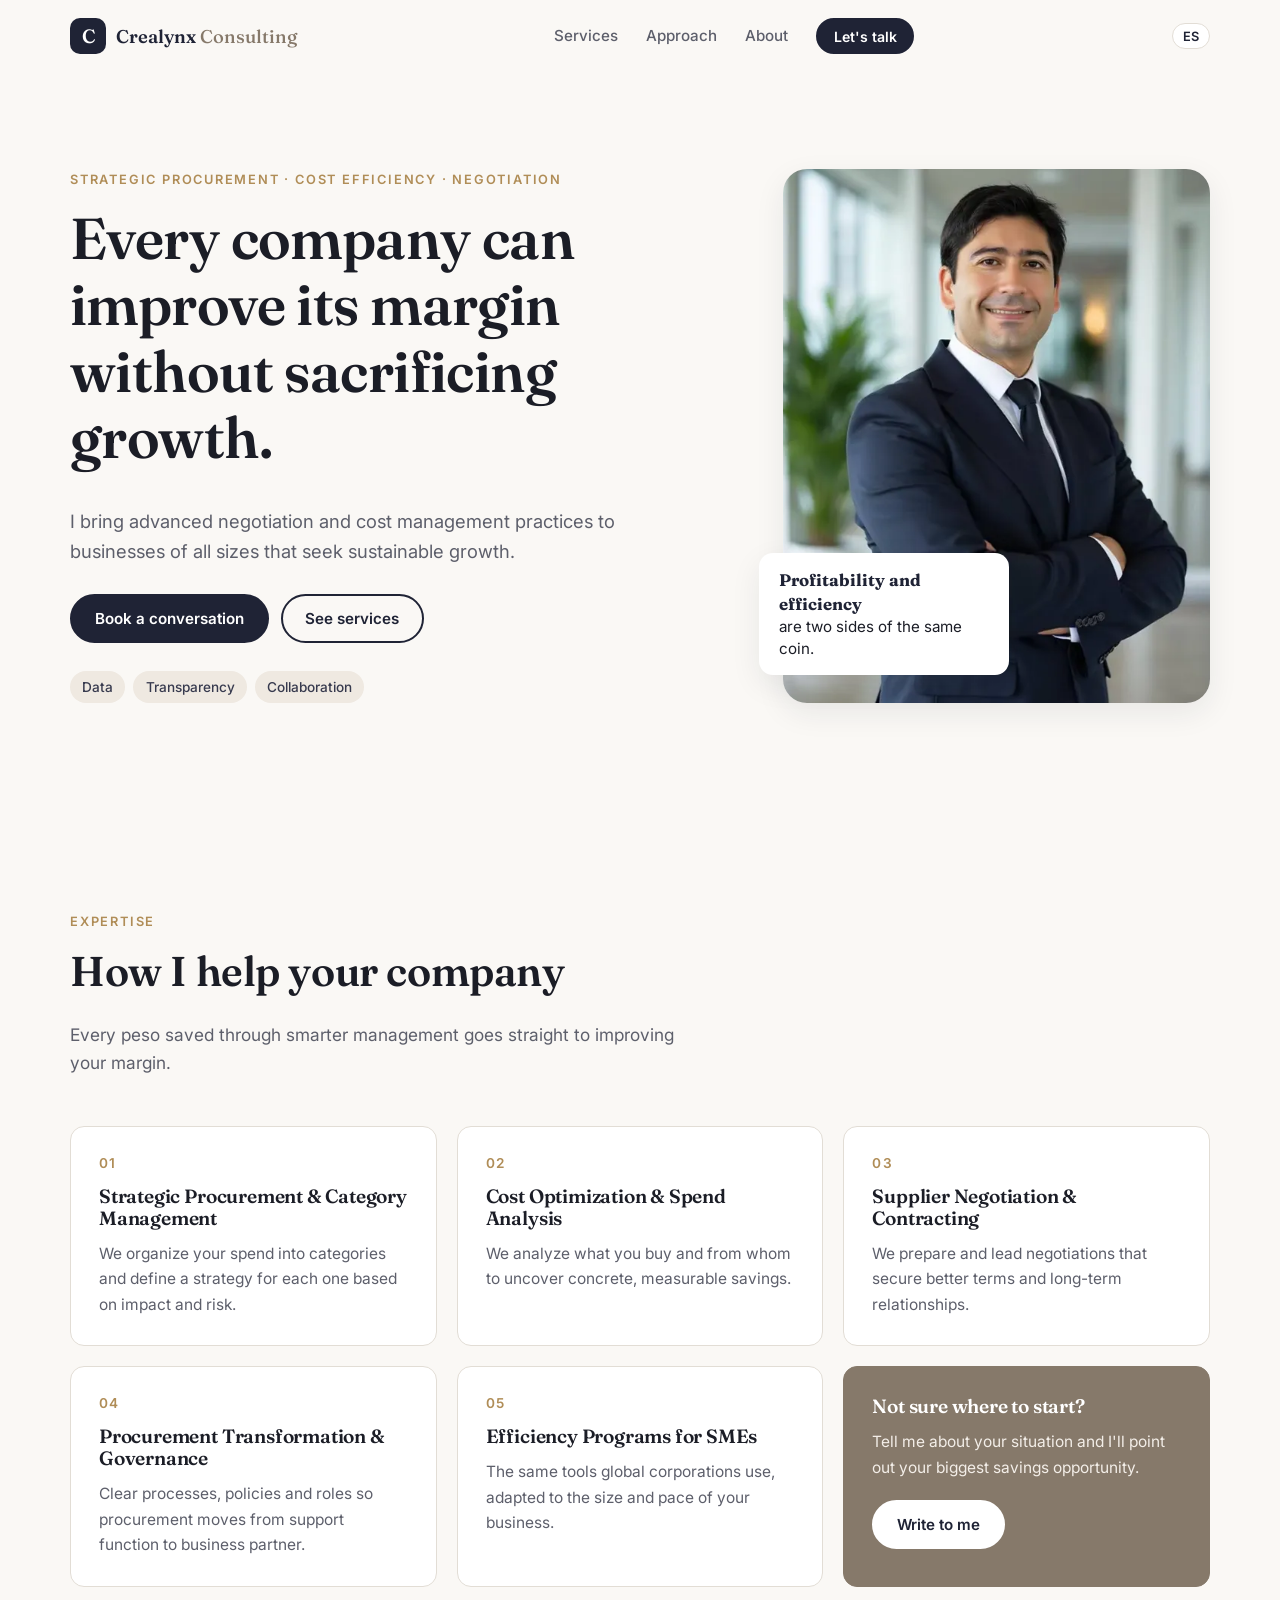
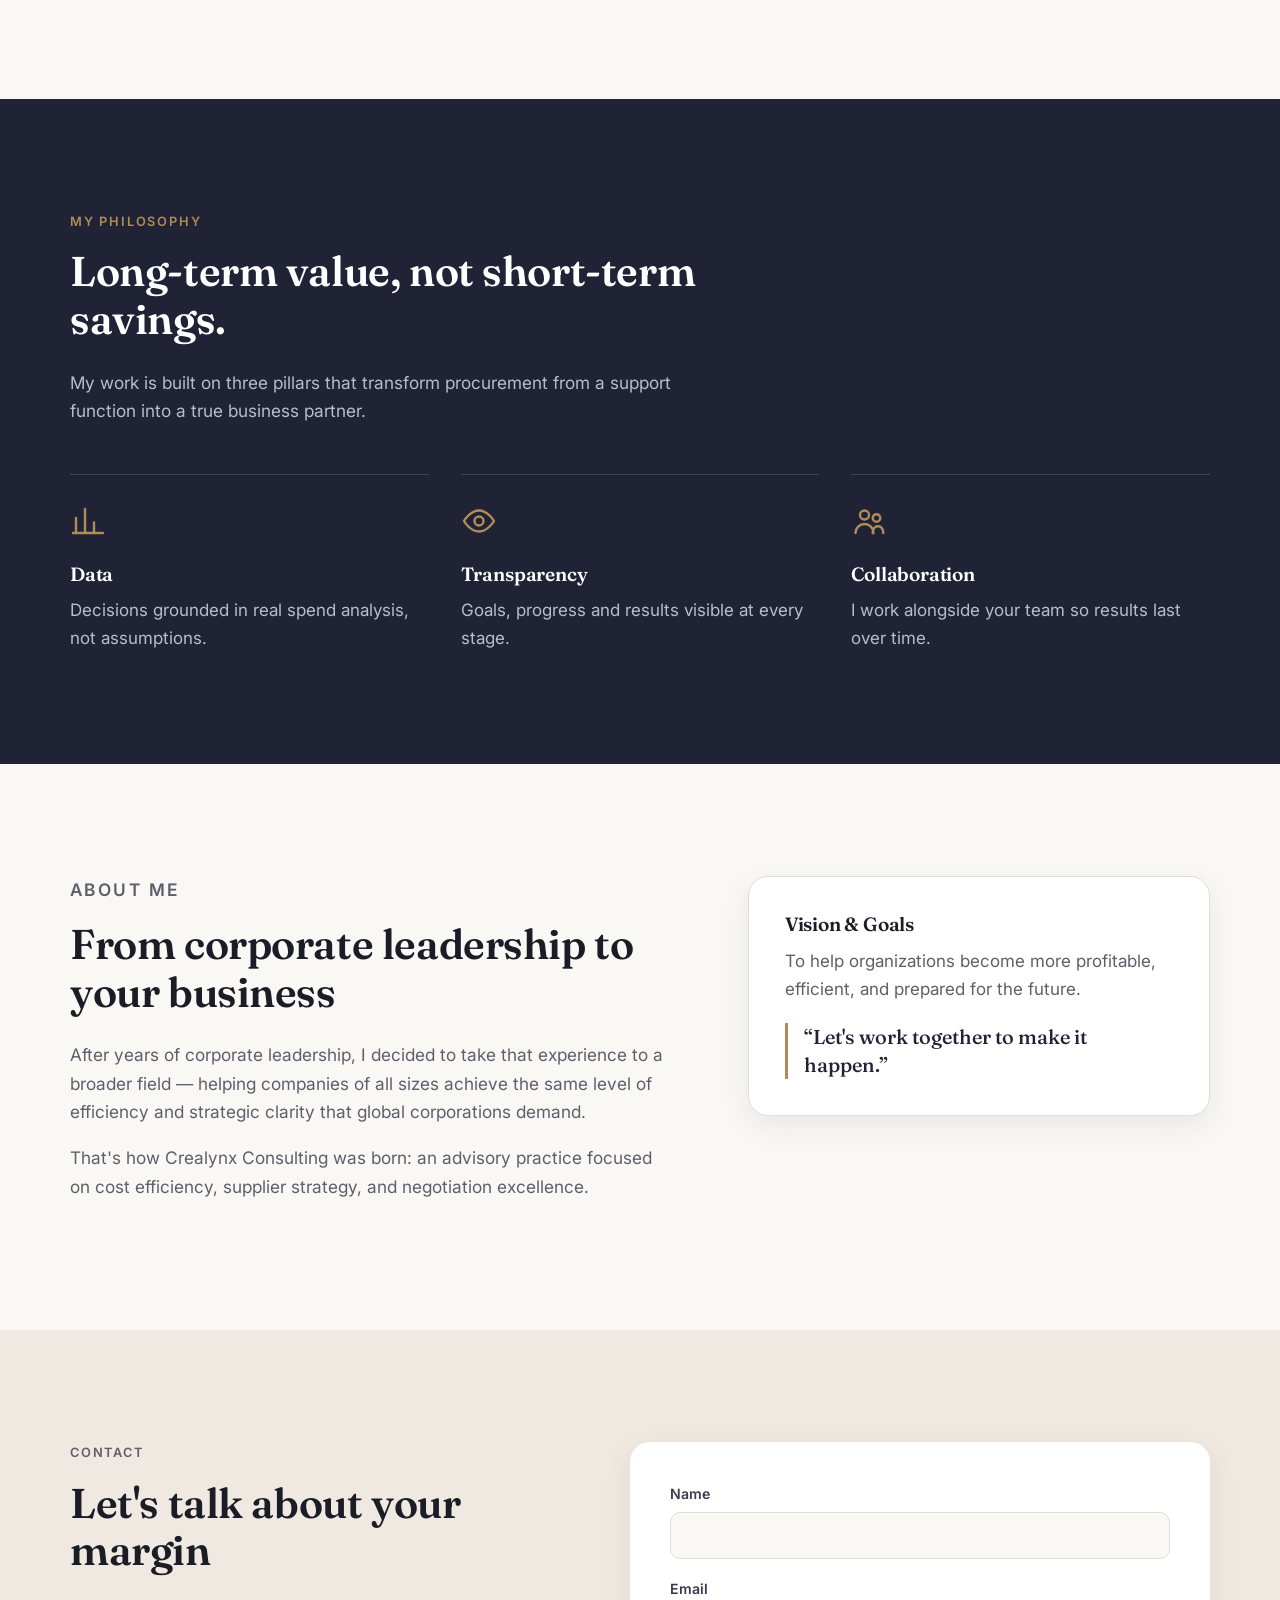
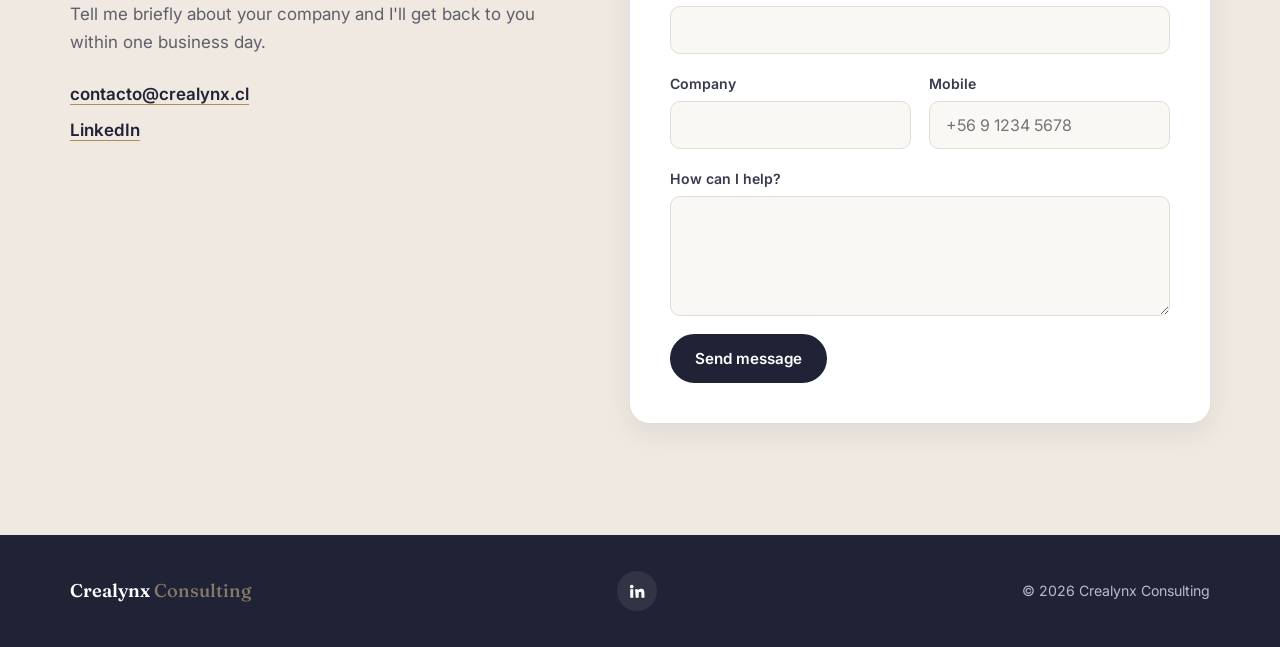
==== index.html @ 6c94911f "Rediseño del sitio Crealynx Consulting Sitio estático bilingüe (ES/EN) con el contenido de crealynx." ====
<!doctype html>
<html lang="es">
<head>
  <meta charset="utf-8">
  <meta name="viewport" content="width=device-width, initial-scale=1">
  <title>Crealynx Consulting · Eficiencia en costos y compras estratégicas</title>
  <meta name="description" content="Crealynx Consulting ayuda a empresas en Chile a mejorar su margen con compras estratégicas, optimización de costos y negociación con proveedores.">
  <link rel="canonical" href="https://www.crealynx.cl/">
  <link rel="icon" href="assets/favicon.svg" type="image/svg+xml">
  <meta name="theme-color" content="#1f2335">

  <meta property="og:type" content="website">
  <meta property="og:site_name" content="Crealynx Consulting">
  <meta property="og:title" content="Crealynx Consulting · Mejora tu margen sin sacrificar crecimiento">
  <meta property="og:description" content="Compras estratégicas, optimización de costos y negociación con proveedores para empresas de todos los tamaños.">
  <meta property="og:url" content="https://www.crealynx.cl/">
  <meta property="og:image" content="https://www.crealynx.cl/assets/img/consultor.jpg">
  <meta property="og:locale" content="es_CL">
  <meta property="og:locale:alternate" content="en_US">

  <link rel="preconnect" href="https://fonts.googleapis.com">
  <link rel="preconnect" href="https://fonts.gstatic.com" crossorigin>
  <link href="https://fonts.googleapis.com/css2?family=Fraunces:opsz,wght@9..144,500;9..144,600&family=Inter:wght@400;500;600&display=swap" rel="stylesheet">
  <link rel="stylesheet" href="assets/css/styles.css">

  <script type="application/ld+json">
  {
    "@context": "https://schema.org",
    "@type": "ProfessionalService",
    "name": "Crealynx Consulting",
    "url": "https://www.crealynx.cl/",
    "image": "https://www.crealynx.cl/assets/img/consultor.jpg",
    "areaServed": "CL",
    "description": "Consultoría en compras estratégicas, optimización de costos y negociación con proveedores.",
    "knowsAbout": ["Strategic Procurement", "Category Management", "Spend Analysis", "Supplier Negotiation", "Procurement Governance"]
  }
  </script>
</head>
<body>
  <a class="skip" href="#main" data-i18n="skip">Saltar al contenido</a>

  <header class="site-header">
    <div class="wrap header-inner">
      <a class="brand" href="#top" aria-label="Crealynx Consulting">
        <span class="brand-mark" aria-hidden="true">C</span>
        <span class="brand-name">Crealynx <span>Consulting</span></span>
      </a>
      <nav class="nav" id="nav" aria-label="Principal">
        <a href="#servicios" data-i18n="nav.services">Servicios</a>
        <a href="#enfoque" data-i18n="nav.approach">Enfoque</a>
        <a href="#nosotros" data-i18n="nav.about">Quién soy</a>
        <a href="#contacto" class="btn btn-sm" data-i18n="nav.contact">Conversemos</a>
      </nav>
      <div class="header-actions">
        <button class="lang" type="button" id="lang-toggle" aria-label="Switch to English">EN</button>
        <button class="menu-toggle" type="button" aria-controls="nav" aria-expanded="false" aria-label="Abrir menú">
          <span></span><span></span><span></span>
        </button>
      </div>
    </div>
  </header>

  <main id="main">
    <!-- HERO -->
    <section class="hero" id="top">
      <div class="wrap hero-grid">
        <div class="hero-copy">
          <p class="eyebrow" data-i18n="hero.eyebrow">Compras estratégicas · Eficiencia en costos · Negociación</p>
          <h1 data-i18n="hero.title">Toda empresa puede mejorar su margen sin sacrificar crecimiento.</h1>
          <p class="lead" data-i18n="hero.lead">Llevo prácticas de negociación y gestión de costos de nivel corporativo global a empresas de todos los tamaños que buscan crecer de forma sostenible.</p>
          <div class="hero-cta">
            <a href="#contacto" class="btn" data-i18n="hero.cta">Agenda una conversación</a>
            <a href="#servicios" class="btn btn-ghost" data-i18n="hero.cta2">Ver servicios</a>
          </div>
          <ul class="hero-pills" aria-label="Principios">
            <li data-i18n="pill.data">Datos</li>
            <li data-i18n="pill.transparency">Transparencia</li>
            <li data-i18n="pill.collab">Colaboración</li>
          </ul>
        </div>
        <figure class="hero-photo">
          <picture>
            <source type="image/webp" srcset="assets/img/consultor-600.webp 600w, assets/img/consultor.webp 1179w" sizes="(min-width: 900px) 420px, 90vw">
            <img src="assets/img/consultor.jpg" width="1179" height="1390" alt="Fundador de Crealynx Consulting" fetchpriority="high">
          </picture>
          <figcaption>
            <strong data-i18n="hero.quoteTitle">Rentabilidad y eficiencia</strong>
            <span data-i18n="hero.quote">son dos caras de la misma moneda.</span>
          </figcaption>
        </figure>
      </div>
    </section>

    <!-- SERVICES -->
    <section class="section" id="servicios">
      <div class="wrap">
        <header class="section-head">
          <p class="eyebrow" data-i18n="services.eyebrow">Especialidades</p>
          <h2 data-i18n="services.title">Cómo ayudo a tu empresa</h2>
          <p data-i18n="services.lead">Cada peso ahorrado con una gestión más inteligente va directo a mejorar el margen.</p>
        </header>
        <div class="cards">
          <article class="card">
            <span class="card-num">01</span>
            <h3 data-i18n="s1.t">Compras estratégicas y gestión por categorías</h3>
            <p data-i18n="s1.d">Organizamos tu gasto en categorías y definimos una estrategia para cada una, según su impacto y riesgo.</p>
          </article>
          <article class="card">
            <span class="card-num">02</span>
            <h3 data-i18n="s2.t">Optimización de costos y análisis de gasto</h3>
            <p data-i18n="s2.d">Analizamos en qué y con quién gastas para encontrar ahorros concretos y medibles.</p>
          </article>
          <article class="card">
            <span class="card-num">03</span>
            <h3 data-i18n="s3.t">Negociación y contratos con proveedores</h3>
            <p data-i18n="s3.d">Preparamos y conducimos negociaciones que aseguran mejores condiciones y relaciones de largo plazo.</p>
          </article>
          <article class="card">
            <span class="card-num">04</span>
            <h3 data-i18n="s4.t">Transformación y gobierno de compras</h3>
            <p data-i18n="s4.d">Procesos, políticas y roles claros para que compras deje de ser soporte y se convierta en socio del negocio.</p>
          </article>
          <article class="card">
            <span class="card-num">05</span>
            <h3 data-i18n="s5.t">Programas de eficiencia para pymes</h3>
            <p data-i18n="s5.d">Las mismas herramientas que usan las grandes corporaciones, adaptadas al tamaño y ritmo de tu empresa.</p>
          </article>
          <article class="card card-cta">
            <h3 data-i18n="s6.t">¿No sabes por dónde empezar?</h3>
            <p data-i18n="s6.d">Cuéntame tu situación y te diré dónde está la mayor oportunidad de ahorro.</p>
            <a href="#contacto" class="btn btn-light" data-i18n="s6.cta">Escríbeme</a>
          </article>
        </div>
      </div>
    </section>

    <!-- APPROACH -->
    <section class="section section-dark" id="enfoque">
      <div class="wrap">
        <header class="section-head">
          <p class="eyebrow" data-i18n="approach.eyebrow">Mi filosofía</p>
          <h2 data-i18n="approach.title">Valor de largo plazo, no ahorros de corto plazo.</h2>
          <p data-i18n="approach.lead">Mi trabajo se basa en tres pilares que transforman compras de una función de soporte en un verdadero socio del negocio.</p>
        </header>
        <div class="pillars">
          <div class="pillar">
            <svg viewBox="0 0 24 24" aria-hidden="true"><path d="M4 20V10M10 20V4M16 20v-7M22 20H2" /></svg>
            <h3 data-i18n="p1.t">Datos</h3>
            <p data-i18n="p1.d">Decisiones basadas en el análisis real del gasto, no en supuestos.</p>
          </div>
          <div class="pillar">
            <svg viewBox="0 0 24 24" aria-hidden="true"><circle cx="12" cy="12" r="3" /><path d="M2 12s4-7 10-7 10 7 10 7-4 7-10 7S2 12 2 12z" /></svg>
            <h3 data-i18n="p2.t">Transparencia</h3>
            <p data-i18n="p2.d">Objetivos, avances y resultados visibles en cada etapa del trabajo.</p>
          </div>
          <div class="pillar">
            <svg viewBox="0 0 24 24" aria-hidden="true"><circle cx="9" cy="8" r="3" /><circle cx="17" cy="10" r="2.5" /><path d="M3 20c0-3.3 2.7-6 6-6s6 2.7 6 6M14.5 20c0-2.5 1.2-4.5 3.5-4.5s3.5 2 3.5 4.5" /></svg>
            <h3 data-i18n="p3.t">Colaboración</h3>
            <p data-i18n="p3.d">Trabajo junto a tu equipo para que los resultados se mantengan en el tiempo.</p>
          </div>
        </div>
      </div>
    </section>

    <!-- ABOUT -->
    <section class="section" id="nosotros">
      <div class="wrap about">
        <div class="about-copy">
          <p class="eyebrow" data-i18n="about.eyebrow">Quién soy</p>
          <h2 data-i18n="about.title">De la dirección corporativa a tu empresa</h2>
          <p data-i18n="about.p1">Después de años de liderazgo corporativo, decidí llevar esa experiencia a un campo más amplio: ayudar a empresas de todos los tamaños a alcanzar el mismo nivel de eficiencia y claridad estratégica que exigen las corporaciones globales.</p>
          <p data-i18n="about.p2">Así nació Crealynx Consulting: una práctica de asesoría enfocada en eficiencia de costos, estrategia de proveedores y excelencia en negociación.</p>
        </div>
        <aside class="vision">
          <h3 data-i18n="vision.t">Visión y objetivos</h3>
          <p data-i18n="vision.d">Ayudar a las organizaciones a ser más rentables, eficientes y estar preparadas para el futuro.</p>
          <blockquote data-i18n="vision.q">«Trabajemos juntos para hacerlo realidad.»</blockquote>
        </aside>
      </div>
    </section>

    <!-- CONTACT -->
    <section class="section section-sand" id="contacto">
      <div class="wrap contact">
        <div class="contact-copy">
          <p class="eyebrow" data-i18n="contact.eyebrow">Contacto</p>
          <h2 data-i18n="contact.title">Conversemos sobre tu margen</h2>
          <p data-i18n="contact.lead">Cuéntame brevemente sobre tu empresa y te responderé dentro de un día hábil.</p>
          <ul class="contact-list">
            <!-- TODO: reemplazar por los datos reales -->
            <li><a href="mailto:contacto@crealynx.cl">contacto@crealynx.cl</a></li>
            <li><a href="https://www.linkedin.com/" target="_blank" rel="noopener">LinkedIn</a></li>
          </ul>
        </div>
        <form class="form" name="contacto" method="POST" data-netlify="true" netlify-honeypot="bot-field" action="gracias.html">
          <input type="hidden" name="form-name" value="contacto">
          <p class="hidden"><label>No completar: <input name="bot-field"></label></p>
          <div class="field">
            <label for="f-name" data-i18n="f.name">Nombre</label>
            <input id="f-name" name="nombre" type="text" autocomplete="name" required>
          </div>
          <div class="field">
            <label for="f-email" data-i18n="f.email">Correo electrónico</label>
            <input id="f-email" name="email" type="email" autocomplete="email" required>
          </div>
          <div class="field-row">
            <div class="field">
              <label for="f-company" data-i18n="f.company">Empresa</label>
              <input id="f-company" name="empresa" type="text" autocomplete="organization">
            </div>
            <div class="field">
              <label for="f-phone" data-i18n="f.phone">Celular</label>
              <input id="f-phone" name="celular" type="tel" autocomplete="tel" placeholder="+56 9 1234 5678">
            </div>
          </div>
          <div class="field">
            <label for="f-msg" data-i18n="f.msg">¿En qué te puedo ayudar?</label>
            <textarea id="f-msg" name="mensaje" rows="4" required></textarea>
          </div>
          <button class="btn" type="submit" data-i18n="f.send">Enviar mensaje</button>
        </form>
      </div>
    </section>
  </main>

  <footer class="site-footer">
    <div class="wrap footer-inner">
      <span class="brand-name">Crealynx <span>Consulting</span></span>
      <a class="social" href="https://www.linkedin.com/" target="_blank" rel="noopener" aria-label="LinkedIn">
        <svg viewBox="0 0 24 24" aria-hidden="true"><path d="M4.98 3.5a2.5 2.5 0 1 1 0 5 2.5 2.5 0 0 1 0-5zM3 9.5h4V21H3zM9.5 9.5h3.8v1.6h.05c.53-1 1.83-2.05 3.77-2.05 4.03 0 4.78 2.65 4.78 6.1V21h-4v-5.1c0-1.22-.02-2.78-1.7-2.78-1.7 0-1.95 1.33-1.95 2.7V21h-4z"/></svg>
      </a>
      <small>© <span id="year">2026</span> Crealynx Consulting</small>
    </div>
  </footer>

  <script src="assets/js/main.js" defer></script>
</body>
</html>
---- assets/css/styles.css ----
:root {
  --navy: #1f2335;
  --navy-2: #373a4e;
  --sand: #86796a;
  --sand-light: #efe9e1;
  --cream: #faf8f5;
  --ink: #1b1d26;
  --muted: #5d5f6b;
  --line: #e2ddd5;
  --accent: #b08d57;
  --radius: 14px;
  --shadow: 0 10px 30px rgba(31, 35, 53, .08);
  --serif: "Fraunces", Georgia, serif;
  --sans: "Inter", system-ui, -apple-system, "Segoe UI", sans-serif;
}

*, *::before, *::after { box-sizing: border-box; }
html { scroll-behavior: smooth; scroll-padding-top: 80px; }
body {
  margin: 0;
  font-family: var(--sans);
  font-size: 17px;
  line-height: 1.65;
  color: var(--ink);
  background: var(--cream);
  -webkit-font-smoothing: antialiased;
}
img { max-width: 100%; height: auto; display: block; }
a { color: inherit; }
h1, h2, h3 { font-family: var(--serif); font-weight: 600; line-height: 1.15; margin: 0 0 .6em; letter-spacing: -.01em; }
h1 { font-size: clamp(2.2rem, 5vw, 3.6rem); }
h2 { font-size: clamp(1.8rem, 3.6vw, 2.6rem); }
h3 { font-size: 1.2rem; }
p { margin: 0 0 1em; }

.wrap { width: min(1140px, 100% - 32px); margin-inline: auto; }
.skip { position: absolute; left: -999px; top: 8px; background: var(--navy); color: #fff; padding: 8px 14px; border-radius: 8px; z-index: 100; }
.skip:focus { left: 8px; }
.hidden { display: none; }

.eyebrow {
  font-size: .8rem; font-weight: 600; letter-spacing: .14em; text-transform: uppercase;
  color: var(--accent); margin-bottom: 1rem;
}

/* Buttons */
.btn {
  display: inline-flex; align-items: center; justify-content: center; gap: .5em;
  padding: .85em 1.5em; border-radius: 999px; border: 2px solid var(--navy);
  background: var(--navy); color: #fff; font: 600 .95rem var(--sans);
  text-decoration: none; cursor: pointer; transition: transform .15s, background .2s, color .2s;
}
.btn:hover { transform: translateY(-2px); background: var(--navy-2); }
.btn:focus-visible, a:focus-visible, button:focus-visible, input:focus-visible, textarea:focus-visible {
  outline: 3px solid var(--accent); outline-offset: 2px;
}
.btn-ghost { background: transparent; color: var(--navy); }
.btn-ghost:hover { background: var(--navy); color: #fff; }
.btn-light { background: #fff; color: var(--navy); border-color: #fff; }
.btn-light:hover { background: var(--sand-light); }
.btn-sm { padding: .55em 1.1em; font-size: .88rem; }

/* Header */
.site-header {
  position: sticky; top: 0; z-index: 50;
  background: rgba(250, 248, 245, .9); backdrop-filter: blur(10px);
  border-bottom: 1px solid transparent; transition: border-color .2s;
}
.site-header.scrolled { border-color: var(--line); }
.header-inner { display: flex; align-items: center; justify-content: space-between; height: 72px; gap: 16px; }
.brand { display: flex; align-items: center; gap: 10px; text-decoration: none; }
.brand-mark {
  display: grid; place-items: center; width: 36px; height: 36px; border-radius: 10px;
  background: var(--navy); color: #fff; font: 600 1.2rem var(--serif);
}
.brand-name { font: 600 1.15rem var(--serif); color: var(--navy); }
.brand-name span { color: var(--sand); font-weight: 500; }
.nav { display: flex; align-items: center; gap: 28px; }
.nav a:not(.btn) { text-decoration: none; font-weight: 500; font-size: .95rem; color: var(--muted); }
.nav a:not(.btn):hover { color: var(--navy); }
.header-actions { display: flex; align-items: center; gap: 8px; }
.lang {
  border: 1px solid var(--line); background: #fff; border-radius: 999px;
  padding: .35em .8em; font: 600 .8rem var(--sans); color: var(--navy); cursor: pointer;
}
.menu-toggle { display: none; background: none; border: 0; padding: 8px; cursor: pointer; }
.menu-toggle span { display: block; width: 22px; height: 2px; background: var(--navy); margin: 5px 0; transition: .2s; }

/* Hero */
.hero { padding: clamp(48px, 8vw, 96px) 0; }
.hero-grid { display: grid; grid-template-columns: 1.2fr .8fr; gap: clamp(32px, 6vw, 72px); align-items: center; }
.lead { font-size: 1.15rem; color: var(--muted); max-width: 36em; }
.hero-cta { display: flex; flex-wrap: wrap; gap: 12px; margin: 28px 0; }
.hero-pills { display: flex; flex-wrap: wrap; gap: 8px; list-style: none; padding: 0; margin: 0; }
.hero-pills li {
  font-size: .85rem; padding: .35em .9em; border-radius: 999px;
  background: var(--sand-light); color: var(--navy-2); font-weight: 500;
}
.hero-photo { position: relative; margin: 0; }
.hero-photo img { border-radius: 24px; box-shadow: var(--shadow); aspect-ratio: 4 / 5; object-fit: cover; object-position: top; width: 100%; }
.hero-photo figcaption {
  position: absolute; left: -24px; bottom: 28px; max-width: 250px;
  background: #fff; padding: 16px 20px; border-radius: var(--radius); box-shadow: var(--shadow);
  font-size: .95rem; line-height: 1.4;
}
.hero-photo figcaption strong { display: block; font-family: var(--serif); color: var(--navy); font-size: 1.05rem; }

/* Sections */
.section { padding: clamp(64px, 9vw, 112px) 0; }
.section-head { max-width: 640px; margin-bottom: 48px; }
.section-head p:last-child { color: var(--muted); font-size: 1.08rem; }
.section-dark { background: var(--navy); color: #e8e9ef; }
.section-dark h2, .section-dark h3 { color: #fff; }
.section-dark .section-head p:last-child { color: #b9bccb; }
.section-sand { background: var(--sand-light); }

/* Cards */
.cards { display: grid; grid-template-columns: repeat(3, 1fr); gap: 20px; }
.card {
  background: #fff; border: 1px solid var(--line); border-radius: var(--radius);
  padding: 28px; transition: transform .2s, box-shadow .2s;
}
.card:hover { transform: translateY(-4px); box-shadow: var(--shadow); }
.card p { color: var(--muted); margin: 0; font-size: .97rem; }
.card-num { display: block; font: 600 .85rem var(--sans); color: var(--accent); margin-bottom: 14px; letter-spacing: .1em; }
.card-cta { background: var(--sand); border-color: var(--sand); color: #fff; }
.card-cta h3 { color: #fff; }
.card-cta p { color: #f3eee8; margin-bottom: 20px; }

/* Pillars */
.pillars { display: grid; grid-template-columns: repeat(3, 1fr); gap: 32px; }
.pillar { border-top: 1px solid rgba(255, 255, 255, .15); padding-top: 28px; }
.pillar svg { width: 36px; height: 36px; fill: none; stroke: var(--accent); stroke-width: 1.6; stroke-linecap: round; stroke-linejoin: round; margin-bottom: 16px; }
.pillar p { color: #b9bccb; margin: 0; }

/* About */
.about { display: grid; grid-template-columns: 1.3fr 1fr; gap: clamp(32px, 6vw, 80px); align-items: start; }
.about-copy p { color: var(--muted); font-size: 1.08rem; }
.vision { background: #fff; border: 1px solid var(--line); border-radius: 20px; padding: 36px; box-shadow: var(--shadow); }
.vision p { color: var(--muted); }
.vision blockquote {
  margin: 20px 0 0; padding-left: 16px; border-left: 3px solid var(--accent);
  font: 500 1.25rem/1.4 var(--serif); color: var(--navy);
}

/* Contact */
.contact { display: grid; grid-template-columns: 1fr 1.2fr; gap: clamp(32px, 6vw, 80px); align-items: start; }
.contact-copy p { color: var(--muted); }
.contact-list { list-style: none; padding: 0; margin: 24px 0 0; display: grid; gap: 8px; }
.contact-list a { color: var(--navy); font-weight: 600; text-decoration-color: var(--accent); text-underline-offset: 4px; }
.form { background: #fff; padding: clamp(24px, 4vw, 40px); border-radius: 20px; box-shadow: var(--shadow); display: grid; gap: 18px; }
.field { display: grid; gap: 6px; }
.field-row { display: grid; grid-template-columns: 1fr 1fr; gap: 18px; }
.field label { font-size: .88rem; font-weight: 600; color: var(--navy-2); }
.field input, .field textarea {
  width: 100%; font: 400 1rem var(--sans); color: var(--ink);
  padding: .8em 1em; border: 1px solid var(--line); border-radius: 10px; background: var(--cream);
  transition: border-color .2s, background .2s;
}
.field input:focus, .field textarea:focus { border-color: var(--navy-2); background: #fff; outline: none; }
.field textarea { resize: vertical; min-height: 120px; }
.form .btn { justify-self: start; }

/* Footer */
.site-footer { background: var(--navy); color: #b9bccb; padding: 36px 0; }
.footer-inner { display: flex; align-items: center; justify-content: space-between; gap: 16px; flex-wrap: wrap; }
.site-footer .brand-name { color: #fff; }
.social { display: grid; place-items: center; width: 40px; height: 40px; border-radius: 50%; background: rgba(255, 255, 255, .08); transition: background .2s; }
.social:hover { background: var(--accent); }
.social svg { width: 18px; height: 18px; fill: #fff; }

/* Reveal on scroll */
.reveal { opacity: 0; transform: translateY(16px); transition: opacity .6s ease, transform .6s ease; }
.reveal.in { opacity: 1; transform: none; }
@media (prefers-reduced-motion: reduce) {
  html { scroll-behavior: auto; }
  .reveal { opacity: 1; transform: none; transition: none; }
  .btn, .card { transition: none; }
}

/* Responsive */
@media (max-width: 960px) {
  .cards { grid-template-columns: repeat(2, 1fr); }
  .hero-grid, .about, .contact { grid-template-columns: 1fr; }
  .hero-photo { max-width: 440px; }
  .hero-photo figcaption { left: 16px; }
}
@media (max-width: 760px) {
  .menu-toggle { display: block; }
  .nav {
    position: absolute; top: 72px; left: 0; right: 0;
    flex-direction: column; align-items: stretch; gap: 0;
    background: var(--cream); border-bottom: 1px solid var(--line);
    padding: 8px 16px 20px; display: none;
  }
  .nav.open { display: flex; }
  .nav a:not(.btn) { padding: 14px 0; border-bottom: 1px solid var(--line); font-size: 1.05rem; }
  .nav .btn { margin-top: 16px; }
  .menu-toggle[aria-expanded="true"] span:nth-child(1) { transform: translateY(7px) rotate(45deg); }
  .menu-toggle[aria-expanded="true"] span:nth-child(2) { opacity: 0; }
  .menu-toggle[aria-expanded="true"] span:nth-child(3) { transform: translateY(-7px) rotate(-45deg); }
  .cards, .pillars, .field-row { grid-template-columns: 1fr; }
  .form .btn { justify-self: stretch; }
}
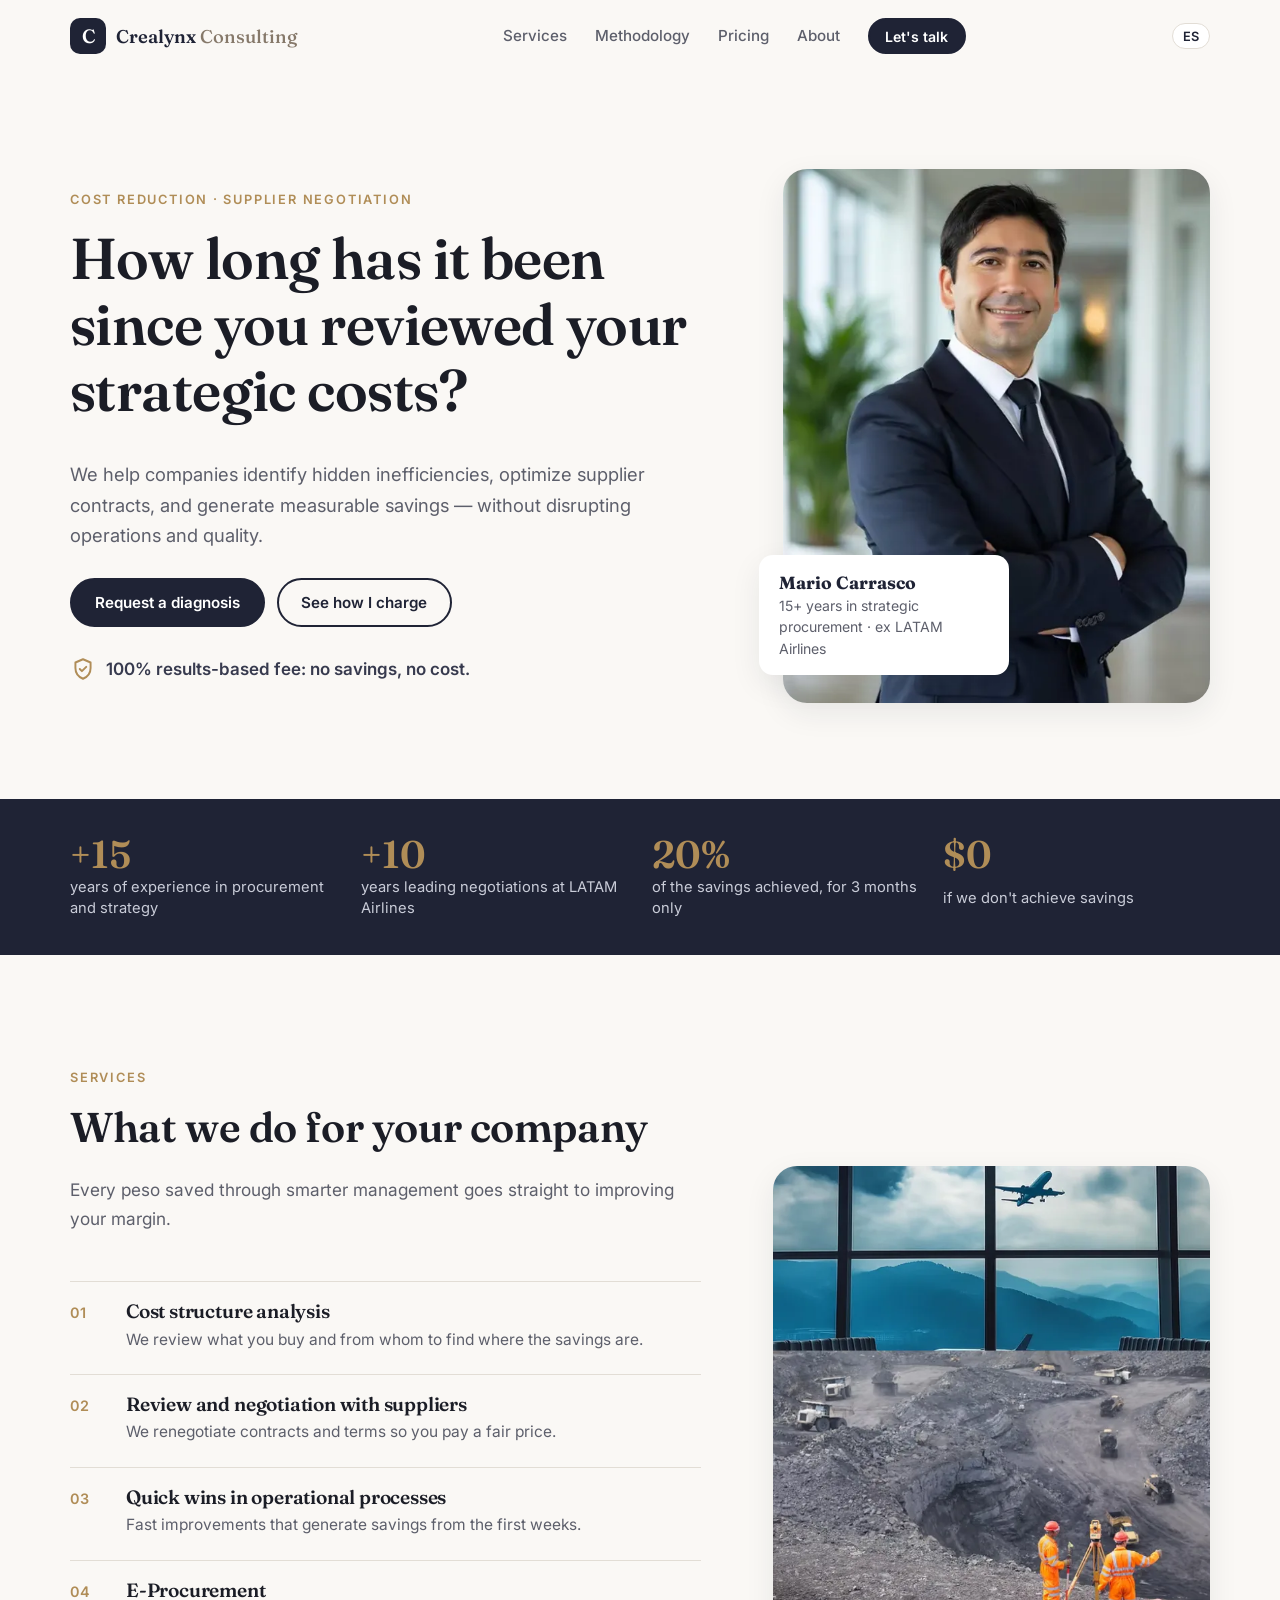
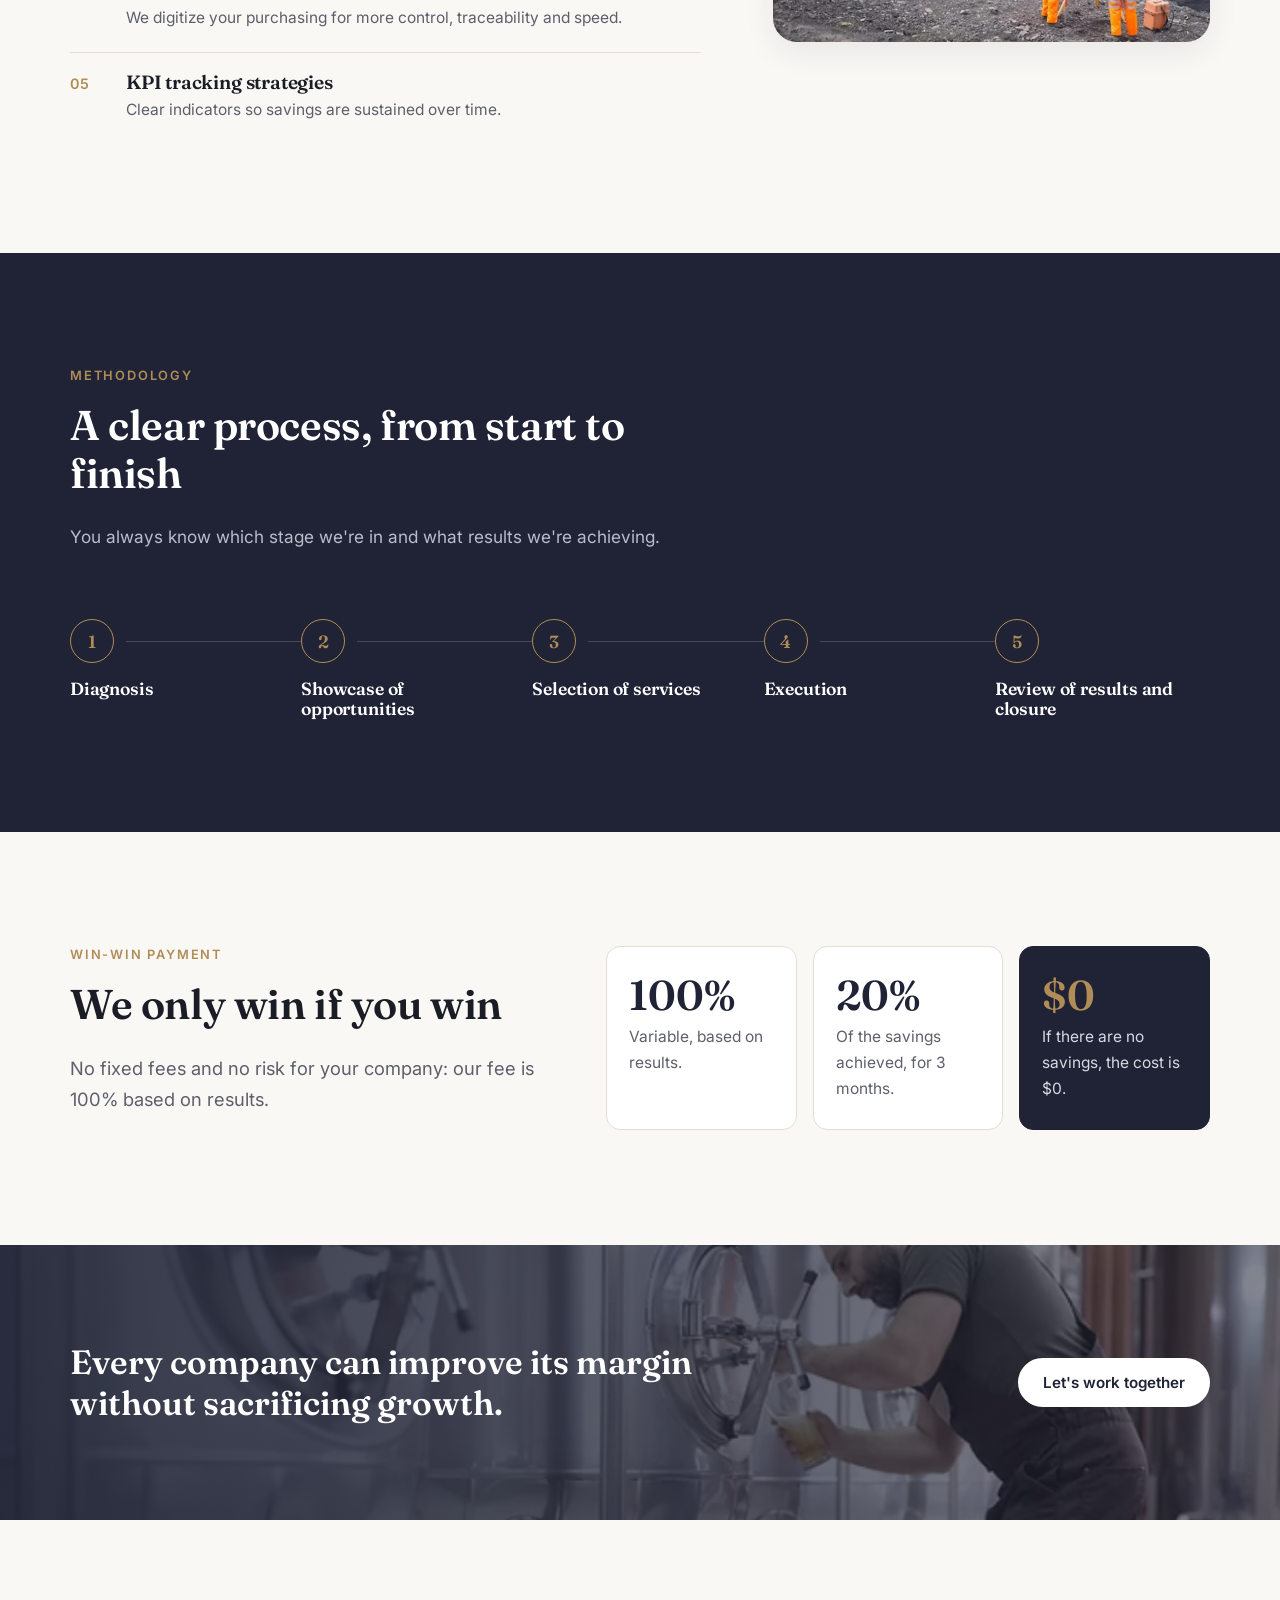
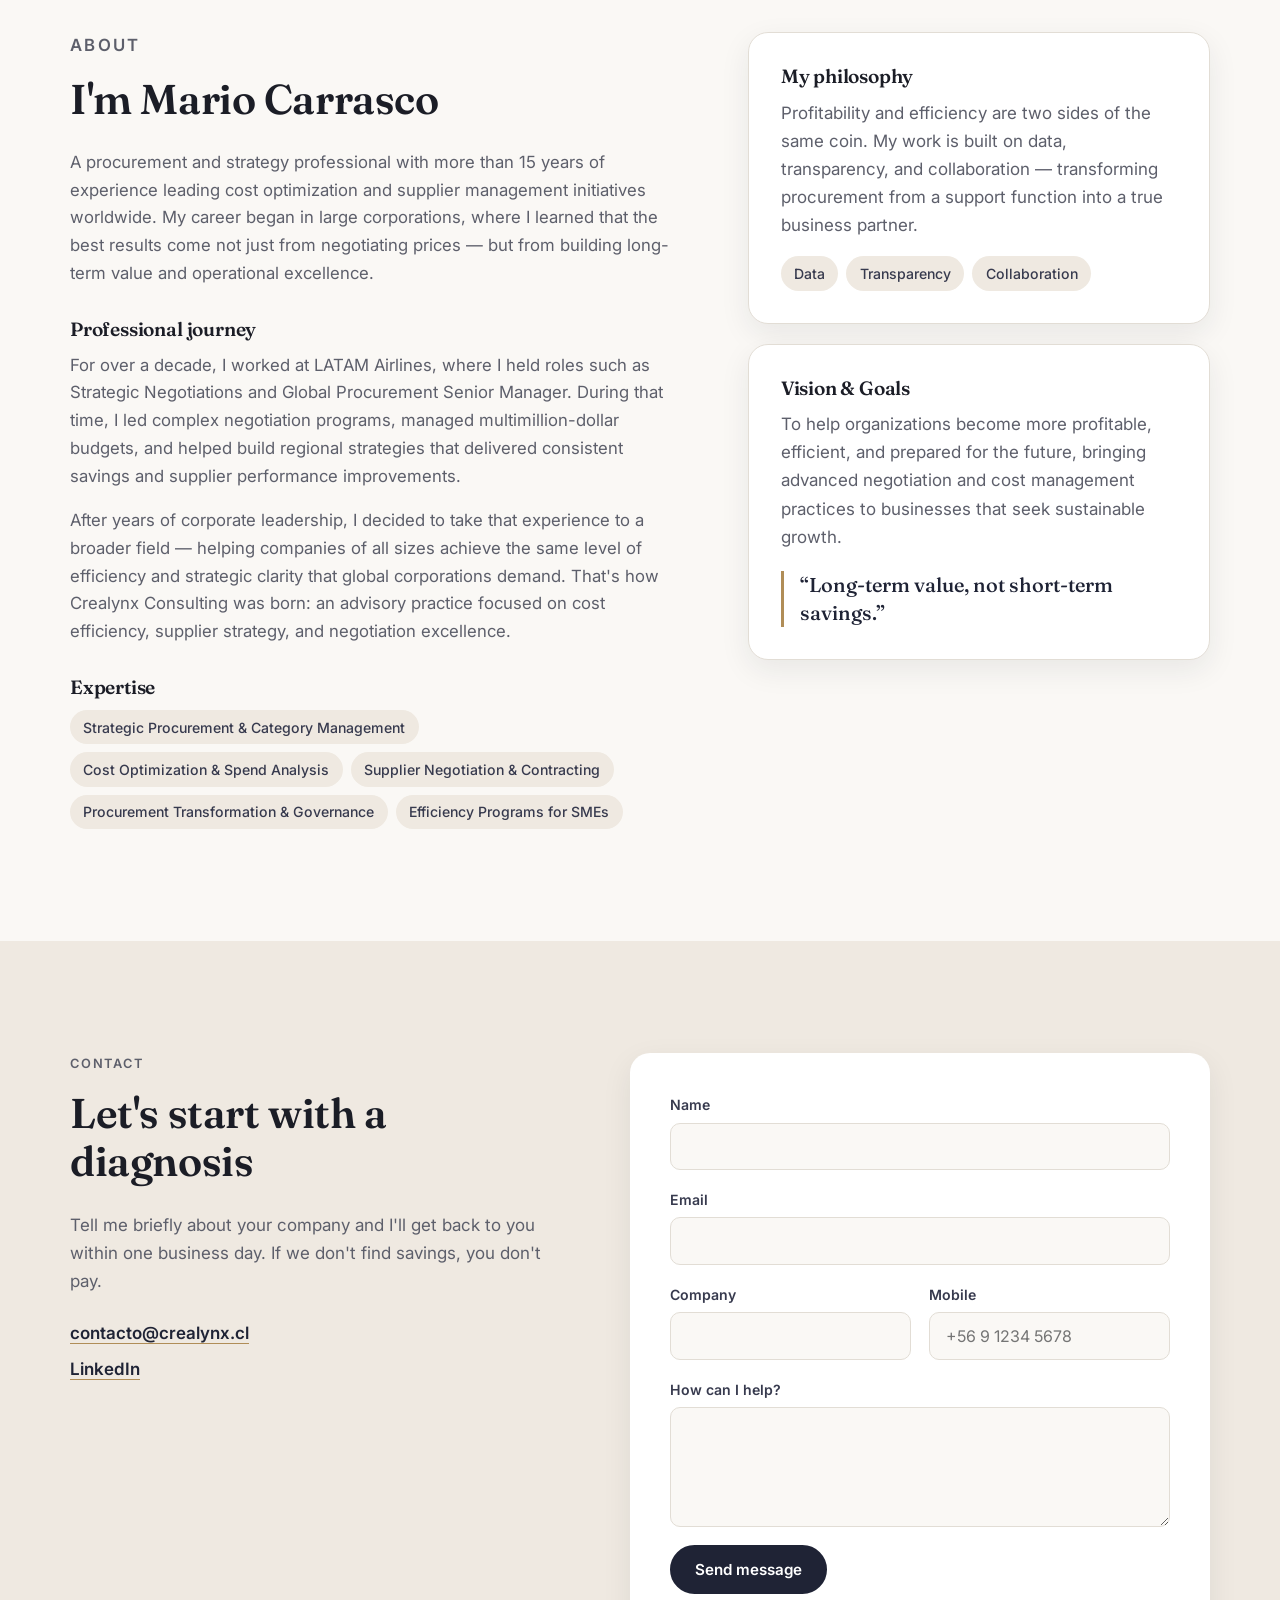
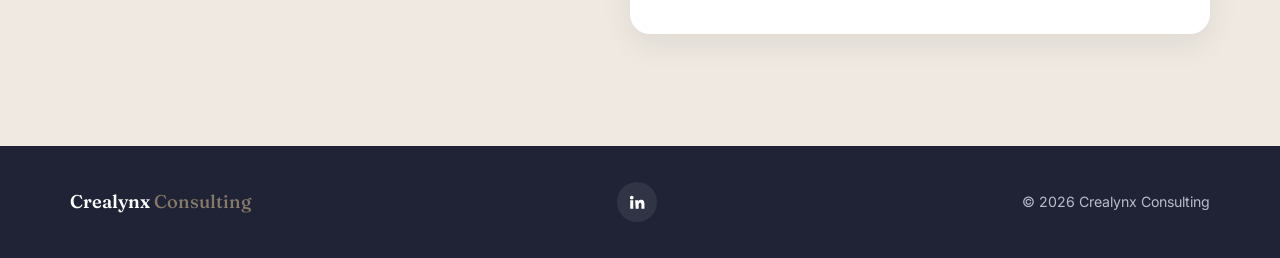
==== commit 07f93555: "Reorganizar el sitio con todo el contenido de crealynx.cl Agrega la portada con la pregunta sobre co" ====
--- a/index.html
+++ b/index.html
@@ -3,16 +3,16 @@
 <head>
   <meta charset="utf-8">
   <meta name="viewport" content="width=device-width, initial-scale=1">
-  <title>Crealynx Consulting · Eficiencia en costos y compras estratégicas</title>
-  <meta name="description" content="Crealynx Consulting ayuda a empresas en Chile a mejorar su margen con compras estratégicas, optimización de costos y negociación con proveedores.">
+  <title>Crealynx Consulting · Reducción de costos y negociación con proveedores</title>
+  <meta name="description" content="Mario Carrasco, más de 15 años en compras estratégicas (ex LATAM Airlines). Reducimos tus costos y negociamos con proveedores. Pago 100% variable: si no hay ahorro, no pagas.">
   <link rel="canonical" href="https://www.crealynx.cl/">
   <link rel="icon" href="assets/favicon.svg" type="image/svg+xml">
   <meta name="theme-color" content="#1f2335">
 
   <meta property="og:type" content="website">
   <meta property="og:site_name" content="Crealynx Consulting">
-  <meta property="og:title" content="Crealynx Consulting · Mejora tu margen sin sacrificar crecimiento">
-  <meta property="og:description" content="Compras estratégicas, optimización de costos y negociación con proveedores para empresas de todos los tamaños.">
+  <meta property="og:title" content="¿Hace cuánto no revisas tus costos estratégicos? · Crealynx">
+  <meta property="og:description" content="Ahorros medibles sin afectar tu operación. Pago 100% variable: si no hay ahorro, el costo es $0.">
   <meta property="og:url" content="https://www.crealynx.cl/">
   <meta property="og:image" content="https://www.crealynx.cl/assets/img/consultor.jpg">
   <meta property="og:locale" content="es_CL">
@@ -31,8 +31,8 @@
     "url": "https://www.crealynx.cl/",
     "image": "https://www.crealynx.cl/assets/img/consultor.jpg",
     "areaServed": "CL",
-    "description": "Consultoría en compras estratégicas, optimización de costos y negociación con proveedores.",
-    "knowsAbout": ["Strategic Procurement", "Category Management", "Spend Analysis", "Supplier Negotiation", "Procurement Governance"]
+    "description": "Consultoría en reducción de costos, negociación con proveedores y compras estratégicas, con pago 100% variable según resultados.",
+    "founder": { "@type": "Person", "name": "Mario Carrasco", "jobTitle": "Consultor en compras estratégicas" }
   }
   </script>
 </head>
@@ -47,7 +47,8 @@
       </a>
       <nav class="nav" id="nav" aria-label="Principal">
         <a href="#servicios" data-i18n="nav.services">Servicios</a>
-        <a href="#enfoque" data-i18n="nav.approach">Enfoque</a>
+        <a href="#metodologia" data-i18n="nav.method">Metodología</a>
+        <a href="#pago" data-i18n="nav.pricing">Cómo cobro</a>
         <a href="#nosotros" data-i18n="nav.about">Quién soy</a>
         <a href="#contacto" class="btn btn-sm" data-i18n="nav.contact">Conversemos</a>
       </nav>
@@ -61,131 +62,183 @@
   </header>
 
   <main id="main">
-    <!-- HERO -->
+    <!-- 1. HERO: la pregunta que engancha -->
     <section class="hero" id="top">
       <div class="wrap hero-grid">
         <div class="hero-copy">
-          <p class="eyebrow" data-i18n="hero.eyebrow">Compras estratégicas · Eficiencia en costos · Negociación</p>
-          <h1 data-i18n="hero.title">Toda empresa puede mejorar su margen sin sacrificar crecimiento.</h1>
-          <p class="lead" data-i18n="hero.lead">Llevo prácticas de negociación y gestión de costos de nivel corporativo global a empresas de todos los tamaños que buscan crecer de forma sostenible.</p>
+          <p class="eyebrow" data-i18n="hero.eyebrow">Reducción de costos · Negociación con proveedores</p>
+          <h1 data-i18n="hero.title">¿Hace cuánto no revisas tus costos estratégicos?</h1>
+          <p class="lead" data-i18n="hero.lead">Ayudamos a las empresas a detectar ineficiencias ocultas, optimizar sus contratos con proveedores y generar ahorros medibles, sin afectar la operación ni la calidad.</p>
           <div class="hero-cta">
-            <a href="#contacto" class="btn" data-i18n="hero.cta">Agenda una conversación</a>
-            <a href="#servicios" class="btn btn-ghost" data-i18n="hero.cta2">Ver servicios</a>
-          </div>
-          <ul class="hero-pills" aria-label="Principios">
-            <li data-i18n="pill.data">Datos</li>
-            <li data-i18n="pill.transparency">Transparencia</li>
-            <li data-i18n="pill.collab">Colaboración</li>
-          </ul>
+            <a href="#contacto" class="btn" data-i18n="hero.cta">Solicita un diagnóstico</a>
+            <a href="#pago" class="btn btn-ghost" data-i18n="hero.cta2">Ver cómo cobro</a>
+          </div>
+          <p class="guarantee">
+            <svg viewBox="0 0 24 24" aria-hidden="true"><path d="M12 3l7 3v5c0 4.5-3 8.3-7 10-4-1.7-7-5.5-7-10V6l7-3z"/><path d="M9 12l2 2 4-4"/></svg>
+            <span data-i18n="hero.guarantee">Pago 100% variable: si no hay ahorro, no pagas.</span>
+          </p>
         </div>
         <figure class="hero-photo">
           <picture>
-            <source type="image/webp" srcset="assets/img/consultor-600.webp 600w, assets/img/consultor.webp 1179w" sizes="(min-width: 900px) 420px, 90vw">
-            <img src="assets/img/consultor.jpg" width="1179" height="1390" alt="Fundador de Crealynx Consulting" fetchpriority="high">
+            <source type="image/webp" srcset="assets/img/consultor-600.webp 600w, assets/img/consultor.webp 1179w" sizes="(min-width: 960px) 420px, 90vw">
+            <img src="assets/img/consultor.jpg" width="1179" height="1390" alt="Mario Carrasco, fundador de Crealynx Consulting" fetchpriority="high">
           </picture>
           <figcaption>
-            <strong data-i18n="hero.quoteTitle">Rentabilidad y eficiencia</strong>
-            <span data-i18n="hero.quote">son dos caras de la misma moneda.</span>
+            <strong>Mario Carrasco</strong>
+            <span data-i18n="hero.role">+15 años en compras estratégicas · ex LATAM Airlines</span>
           </figcaption>
         </figure>
       </div>
     </section>
 
-    <!-- SERVICES -->
+    <!-- Cifras clave -->
+    <section class="stats" aria-label="Cifras clave">
+      <div class="wrap stats-grid">
+        <div><strong>+15</strong><span data-i18n="stat1">años de experiencia en compras y estrategia</span></div>
+        <div><strong>+10</strong><span data-i18n="stat2">años liderando negociaciones en LATAM Airlines</span></div>
+        <div><strong>20%</strong><span data-i18n="stat3">del ahorro logrado, solo por 3 meses</span></div>
+        <div><strong>$0</strong><span data-i18n="stat4">si no conseguimos ahorros</span></div>
+      </div>
+    </section>
+
+    <!-- 2. SERVICIOS -->
     <section class="section" id="servicios">
+      <div class="wrap services">
+        <div>
+          <header class="section-head">
+            <p class="eyebrow" data-i18n="services.eyebrow">Servicios</p>
+            <h2 data-i18n="services.title">Qué hacemos por tu empresa</h2>
+            <p data-i18n="services.lead">Cada peso ahorrado con una gestión más inteligente va directo a mejorar tu margen.</p>
+          </header>
+          <ol class="service-list">
+            <li>
+              <h3 data-i18n="s1.t">Análisis de la estructura de costos</h3>
+              <p data-i18n="s1.d">Revisamos en qué y con quién gastas para encontrar dónde está el ahorro.</p>
+            </li>
+            <li>
+              <h3 data-i18n="s2.t">Revisión y negociación con proveedores</h3>
+              <p data-i18n="s2.d">Renegociamos contratos y condiciones para que pagues lo justo.</p>
+            </li>
+            <li>
+              <h3 data-i18n="s3.t">Quick wins en procesos operacionales</h3>
+              <p data-i18n="s3.d">Mejoras rápidas que generan ahorro desde las primeras semanas.</p>
+            </li>
+            <li>
+              <h3 data-i18n="s4.t">E-Procurement</h3>
+              <p data-i18n="s4.d">Digitalizamos tus compras para ganar control, trazabilidad y velocidad.</p>
+            </li>
+            <li>
+              <h3 data-i18n="s5.t">Estrategias de seguimiento con KPI</h3>
+              <p data-i18n="s5.d">Indicadores claros para que los ahorros se mantengan en el tiempo.</p>
+            </li>
+          </ol>
+        </div>
+        <figure class="services-img">
+          <img src="assets/img/industria.webp" width="649" height="707" loading="lazy" alt="Aviación y minería: industrias donde se aplican estas estrategias de compra">
+        </figure>
+      </div>
+    </section>
+
+    <!-- 3. METODOLOGÍA -->
+    <section class="section section-dark" id="metodologia">
       <div class="wrap">
         <header class="section-head">
-          <p class="eyebrow" data-i18n="services.eyebrow">Especialidades</p>
-          <h2 data-i18n="services.title">Cómo ayudo a tu empresa</h2>
-          <p data-i18n="services.lead">Cada peso ahorrado con una gestión más inteligente va directo a mejorar el margen.</p>
+          <p class="eyebrow" data-i18n="method.eyebrow">Metodología</p>
+          <h2 data-i18n="method.title">Un proceso claro, de principio a fin</h2>
+          <p data-i18n="method.lead">Sabes en todo momento en qué etapa estamos y qué resultados estamos obteniendo.</p>
         </header>
-        <div class="cards">
-          <article class="card">
-            <span class="card-num">01</span>
-            <h3 data-i18n="s1.t">Compras estratégicas y gestión por categorías</h3>
-            <p data-i18n="s1.d">Organizamos tu gasto en categorías y definimos una estrategia para cada una, según su impacto y riesgo.</p>
-          </article>
-          <article class="card">
-            <span class="card-num">02</span>
-            <h3 data-i18n="s2.t">Optimización de costos y análisis de gasto</h3>
-            <p data-i18n="s2.d">Analizamos en qué y con quién gastas para encontrar ahorros concretos y medibles.</p>
-          </article>
-          <article class="card">
-            <span class="card-num">03</span>
-            <h3 data-i18n="s3.t">Negociación y contratos con proveedores</h3>
-            <p data-i18n="s3.d">Preparamos y conducimos negociaciones que aseguran mejores condiciones y relaciones de largo plazo.</p>
-          </article>
-          <article class="card">
-            <span class="card-num">04</span>
-            <h3 data-i18n="s4.t">Transformación y gobierno de compras</h3>
-            <p data-i18n="s4.d">Procesos, políticas y roles claros para que compras deje de ser soporte y se convierta en socio del negocio.</p>
-          </article>
-          <article class="card">
-            <span class="card-num">05</span>
-            <h3 data-i18n="s5.t">Programas de eficiencia para pymes</h3>
-            <p data-i18n="s5.d">Las mismas herramientas que usan las grandes corporaciones, adaptadas al tamaño y ritmo de tu empresa.</p>
-          </article>
-          <article class="card card-cta">
-            <h3 data-i18n="s6.t">¿No sabes por dónde empezar?</h3>
-            <p data-i18n="s6.d">Cuéntame tu situación y te diré dónde está la mayor oportunidad de ahorro.</p>
-            <a href="#contacto" class="btn btn-light" data-i18n="s6.cta">Escríbeme</a>
-          </article>
-        </div>
-      </div>
-    </section>
-
-    <!-- APPROACH -->
-    <section class="section section-dark" id="enfoque">
-      <div class="wrap">
-        <header class="section-head">
-          <p class="eyebrow" data-i18n="approach.eyebrow">Mi filosofía</p>
-          <h2 data-i18n="approach.title">Valor de largo plazo, no ahorros de corto plazo.</h2>
-          <p data-i18n="approach.lead">Mi trabajo se basa en tres pilares que transforman compras de una función de soporte en un verdadero socio del negocio.</p>
-        </header>
-        <div class="pillars">
-          <div class="pillar">
-            <svg viewBox="0 0 24 24" aria-hidden="true"><path d="M4 20V10M10 20V4M16 20v-7M22 20H2" /></svg>
-            <h3 data-i18n="p1.t">Datos</h3>
-            <p data-i18n="p1.d">Decisiones basadas en el análisis real del gasto, no en supuestos.</p>
-          </div>
-          <div class="pillar">
-            <svg viewBox="0 0 24 24" aria-hidden="true"><circle cx="12" cy="12" r="3" /><path d="M2 12s4-7 10-7 10 7 10 7-4 7-10 7S2 12 2 12z" /></svg>
-            <h3 data-i18n="p2.t">Transparencia</h3>
-            <p data-i18n="p2.d">Objetivos, avances y resultados visibles en cada etapa del trabajo.</p>
-          </div>
-          <div class="pillar">
-            <svg viewBox="0 0 24 24" aria-hidden="true"><circle cx="9" cy="8" r="3" /><circle cx="17" cy="10" r="2.5" /><path d="M3 20c0-3.3 2.7-6 6-6s6 2.7 6 6M14.5 20c0-2.5 1.2-4.5 3.5-4.5s3.5 2 3.5 4.5" /></svg>
-            <h3 data-i18n="p3.t">Colaboración</h3>
-            <p data-i18n="p3.d">Trabajo junto a tu equipo para que los resultados se mantengan en el tiempo.</p>
-          </div>
-        </div>
-      </div>
-    </section>
-
-    <!-- ABOUT -->
+        <ol class="steps">
+          <li><span class="step-n">1</span><h3 data-i18n="m1">Diagnóstico</h3></li>
+          <li><span class="step-n">2</span><h3 data-i18n="m2">Presentación de oportunidades</h3></li>
+          <li><span class="step-n">3</span><h3 data-i18n="m3">Selección de servicios</h3></li>
+          <li><span class="step-n">4</span><h3 data-i18n="m4">Ejecución</h3></li>
+          <li><span class="step-n">5</span><h3 data-i18n="m5">Revisión de resultados y cierre</h3></li>
+        </ol>
+      </div>
+    </section>
+
+    <!-- 4. PAGO WIN-WIN -->
+    <section class="section" id="pago">
+      <div class="wrap pricing">
+        <div>
+          <p class="eyebrow" data-i18n="pay.eyebrow">Pago win-win</p>
+          <h2 data-i18n="pay.title">Solo ganamos si tú ganas</h2>
+          <p class="lead" data-i18n="pay.lead">Sin honorarios fijos ni riesgo para tu empresa: nuestro pago depende 100% de los resultados.</p>
+        </div>
+        <ul class="pay-cards">
+          <li>
+            <strong>100%</strong>
+            <span data-i18n="pay1">Variable, basado en resultados.</span>
+          </li>
+          <li>
+            <strong>20%</strong>
+            <span data-i18n="pay2">Del ahorro logrado, durante 3 meses.</span>
+          </li>
+          <li class="pay-zero">
+            <strong>$0</strong>
+            <span data-i18n="pay3">Si no hay ahorro, no pagas nada.</span>
+          </li>
+        </ul>
+      </div>
+    </section>
+
+    <!-- Banda CTA -->
+    <section class="band">
+      <img src="assets/img/planta.webp" width="1179" height="486" loading="lazy" alt="">
+      <div class="band-inner wrap">
+        <p data-i18n="band.t">Toda empresa puede mejorar su margen sin sacrificar crecimiento.</p>
+        <a href="#contacto" class="btn btn-light" data-i18n="band.cta">Trabajemos juntos</a>
+      </div>
+    </section>
+
+    <!-- 5. QUIÉN SOY -->
     <section class="section" id="nosotros">
       <div class="wrap about">
         <div class="about-copy">
           <p class="eyebrow" data-i18n="about.eyebrow">Quién soy</p>
-          <h2 data-i18n="about.title">De la dirección corporativa a tu empresa</h2>
-          <p data-i18n="about.p1">Después de años de liderazgo corporativo, decidí llevar esa experiencia a un campo más amplio: ayudar a empresas de todos los tamaños a alcanzar el mismo nivel de eficiencia y claridad estratégica que exigen las corporaciones globales.</p>
-          <p data-i18n="about.p2">Así nació Crealynx Consulting: una práctica de asesoría enfocada en eficiencia de costos, estrategia de proveedores y excelencia en negociación.</p>
-        </div>
-        <aside class="vision">
-          <h3 data-i18n="vision.t">Visión y objetivos</h3>
-          <p data-i18n="vision.d">Ayudar a las organizaciones a ser más rentables, eficientes y estar preparadas para el futuro.</p>
-          <blockquote data-i18n="vision.q">«Trabajemos juntos para hacerlo realidad.»</blockquote>
+          <h2 data-i18n="about.title">Soy Mario Carrasco</h2>
+          <p data-i18n="about.p1">Profesional de compras y estrategia con más de 15 años de experiencia liderando iniciativas de optimización de costos y gestión de proveedores a nivel global. Mi carrera comenzó en grandes corporaciones, donde aprendí que los mejores resultados no vienen solo de negociar precios, sino de construir valor de largo plazo y excelencia operacional.</p>
+
+          <h3 data-i18n="about.journeyT">Trayectoria</h3>
+          <p data-i18n="about.p2">Durante más de una década trabajé en LATAM Airlines, en cargos como Strategic Negotiations y Global Procurement Senior Manager. Lideré programas de negociación complejos, administré presupuestos multimillonarios y ayudé a construir estrategias regionales que entregaron ahorros consistentes y mejoras en el desempeño de proveedores.</p>
+          <p data-i18n="about.p3">Después de años de liderazgo corporativo, decidí llevar esa experiencia a un campo más amplio: ayudar a empresas de todos los tamaños a alcanzar el mismo nivel de eficiencia y claridad estratégica que exigen las corporaciones globales. Así nació Crealynx Consulting, una práctica de asesoría enfocada en eficiencia de costos, estrategia de proveedores y excelencia en negociación.</p>
+
+          <h3 data-i18n="about.expT">Especialidades</h3>
+          <ul class="tags">
+            <li data-i18n="e1">Compras estratégicas y gestión por categorías</li>
+            <li data-i18n="e2">Optimización de costos y análisis de gasto</li>
+            <li data-i18n="e3">Negociación y contratos con proveedores</li>
+            <li data-i18n="e4">Transformación y gobierno de compras</li>
+            <li data-i18n="e5">Programas de eficiencia para pymes</li>
+          </ul>
+        </div>
+
+        <aside class="about-side">
+          <div class="vision">
+            <h3 data-i18n="phil.t">Mi filosofía</h3>
+            <p data-i18n="phil.d">Rentabilidad y eficiencia son dos caras de la misma moneda. Mi trabajo se basa en datos, transparencia y colaboración, para transformar compras de una función de soporte en un verdadero socio del negocio.</p>
+            <ul class="pillars-mini">
+              <li data-i18n="pill.data">Datos</li>
+              <li data-i18n="pill.transparency">Transparencia</li>
+              <li data-i18n="pill.collab">Colaboración</li>
+            </ul>
+          </div>
+          <div class="vision">
+            <h3 data-i18n="vision.t">Visión y objetivos</h3>
+            <p data-i18n="vision.d">Ayudar a las organizaciones a ser más rentables, eficientes y preparadas para el futuro, llevando prácticas avanzadas de negociación y gestión de costos a empresas que buscan crecer de forma sostenible.</p>
+            <blockquote data-i18n="vision.q">«Valor de largo plazo, no ahorros de corto plazo.»</blockquote>
+          </div>
         </aside>
       </div>
     </section>
 
-    <!-- CONTACT -->
+    <!-- 6. CONTACTO -->
     <section class="section section-sand" id="contacto">
       <div class="wrap contact">
         <div class="contact-copy">
           <p class="eyebrow" data-i18n="contact.eyebrow">Contacto</p>
-          <h2 data-i18n="contact.title">Conversemos sobre tu margen</h2>
-          <p data-i18n="contact.lead">Cuéntame brevemente sobre tu empresa y te responderé dentro de un día hábil.</p>
+          <h2 data-i18n="contact.title">Empecemos con un diagnóstico</h2>
+          <p data-i18n="contact.lead">Cuéntame brevemente sobre tu empresa y te responderé dentro de un día hábil. Si no encontramos ahorros, no pagas.</p>
           <ul class="contact-list">
             <!-- TODO: reemplazar por los datos reales -->
             <li><a href="mailto:contacto@crealynx.cl">contacto@crealynx.cl</a></li>
--- a/assets/css/styles.css
+++ b/assets/css/styles.css
@@ -103,7 +103,52 @@
   background: #fff; padding: 16px 20px; border-radius: var(--radius); box-shadow: var(--shadow);
   font-size: .95rem; line-height: 1.4;
 }
-.hero-photo figcaption strong { display: block; font-family: var(--serif); color: var(--navy); font-size: 1.05rem; }
+.hero-photo figcaption strong { display: block; font-family: var(--serif); color: var(--navy); font-size: 1.1rem; }
+.hero-photo figcaption span { color: var(--muted); font-size: .88rem; }
+.guarantee { display: flex; align-items: center; gap: 10px; margin: 0; font-weight: 600; color: var(--navy-2); }
+.guarantee svg { width: 26px; height: 26px; flex: none; fill: none; stroke: var(--accent); stroke-width: 1.8; stroke-linecap: round; stroke-linejoin: round; }
+
+/* Stats */
+.stats { background: var(--navy); color: #fff; padding: 36px 0; }
+.stats-grid { display: grid; grid-template-columns: repeat(4, 1fr); gap: 24px; }
+.stats-grid div { display: grid; gap: 4px; }
+.stats-grid strong { font: 600 2.4rem/1 var(--serif); color: var(--accent); }
+.stats-grid span { color: #c9ccd8; font-size: .92rem; line-height: 1.4; }
+
+/* Services */
+.services { display: grid; grid-template-columns: 1.3fr .9fr; gap: clamp(32px, 6vw, 72px); align-items: center; }
+.service-list { list-style: none; padding: 0; margin: 0; counter-reset: s; display: grid; gap: 4px; }
+.service-list li { counter-increment: s; display: grid; grid-template-columns: 48px 1fr; column-gap: 8px; padding: 18px 0; border-top: 1px solid var(--line); }
+.service-list li::before { content: counter(s, decimal-leading-zero); grid-row: span 2; font: 600 .9rem var(--sans); color: var(--accent); padding-top: 4px; letter-spacing: .08em; }
+.service-list h3 { margin: 0 0 4px; }
+.service-list p { margin: 0; color: var(--muted); font-size: .97rem; }
+.services-img { margin: 0; }
+.services-img img { border-radius: 24px; box-shadow: var(--shadow); width: 100%; aspect-ratio: 649 / 707; object-fit: cover; }
+
+/* Steps */
+.steps { list-style: none; padding: 0; margin: 0; display: grid; grid-template-columns: repeat(5, 1fr); gap: 16px; position: relative; }
+.steps li { position: relative; padding-top: 20px; }
+.steps li::before { content: ""; position: absolute; top: 42px; left: 56px; right: -16px; height: 1px; background: rgba(255, 255, 255, .18); }
+.steps li:last-child::before { display: none; }
+.step-n { display: grid; place-items: center; width: 44px; height: 44px; border-radius: 50%; border: 1.5px solid var(--accent); color: var(--accent); font: 600 1.1rem var(--serif); margin-bottom: 16px; }
+.steps h3 { font-size: 1.1rem; margin: 0; }
+
+/* Pricing */
+.pricing { display: grid; grid-template-columns: 1fr 1.3fr; gap: clamp(32px, 6vw, 72px); align-items: center; }
+.pay-cards { list-style: none; padding: 0; margin: 0; display: grid; grid-template-columns: repeat(3, 1fr); gap: 16px; }
+.pay-cards li { background: #fff; border: 1px solid var(--line); border-radius: var(--radius); padding: 28px 22px; display: grid; gap: 8px; align-content: start; }
+.pay-cards strong { font: 600 2.6rem/1 var(--serif); color: var(--navy); }
+.pay-cards span { color: var(--muted); font-size: .97rem; }
+.pay-cards .pay-zero { background: var(--navy); border-color: var(--navy); }
+.pay-cards .pay-zero strong { color: var(--accent); }
+.pay-cards .pay-zero span { color: #d7d9e2; }
+
+/* Band */
+.band { position: relative; overflow: hidden; color: #fff; }
+.band img { position: absolute; inset: 0; width: 100%; height: 100%; object-fit: cover; }
+.band::after { content: ""; position: absolute; inset: 0; background: linear-gradient(90deg, rgba(31, 35, 53, .92), rgba(31, 35, 53, .55)); }
+.band-inner { position: relative; z-index: 1; padding: clamp(56px, 8vw, 96px) 0; display: flex; align-items: center; justify-content: space-between; gap: 24px; flex-wrap: wrap; }
+.band-inner p { margin: 0; max-width: 22em; font: 600 clamp(1.5rem, 3vw, 2.1rem)/1.25 var(--serif); }
 
 /* Sections */
 .section { padding: clamp(64px, 9vw, 112px) 0; }
@@ -114,29 +159,15 @@
 .section-dark .section-head p:last-child { color: #b9bccb; }
 .section-sand { background: var(--sand-light); }
 
-/* Cards */
-.cards { display: grid; grid-template-columns: repeat(3, 1fr); gap: 20px; }
-.card {
-  background: #fff; border: 1px solid var(--line); border-radius: var(--radius);
-  padding: 28px; transition: transform .2s, box-shadow .2s;
-}
-.card:hover { transform: translateY(-4px); box-shadow: var(--shadow); }
-.card p { color: var(--muted); margin: 0; font-size: .97rem; }
-.card-num { display: block; font: 600 .85rem var(--sans); color: var(--accent); margin-bottom: 14px; letter-spacing: .1em; }
-.card-cta { background: var(--sand); border-color: var(--sand); color: #fff; }
-.card-cta h3 { color: #fff; }
-.card-cta p { color: #f3eee8; margin-bottom: 20px; }
-
-/* Pillars */
-.pillars { display: grid; grid-template-columns: repeat(3, 1fr); gap: 32px; }
-.pillar { border-top: 1px solid rgba(255, 255, 255, .15); padding-top: 28px; }
-.pillar svg { width: 36px; height: 36px; fill: none; stroke: var(--accent); stroke-width: 1.6; stroke-linecap: round; stroke-linejoin: round; margin-bottom: 16px; }
-.pillar p { color: #b9bccb; margin: 0; }
-
 /* About */
 .about { display: grid; grid-template-columns: 1.3fr 1fr; gap: clamp(32px, 6vw, 80px); align-items: start; }
-.about-copy p { color: var(--muted); font-size: 1.08rem; }
-.vision { background: #fff; border: 1px solid var(--line); border-radius: 20px; padding: 36px; box-shadow: var(--shadow); }
+.about-copy p { color: var(--muted); font-size: 1.05rem; }
+.about-copy h3 { margin-top: 1.6em; }
+.tags { list-style: none; padding: 0; margin: 0; display: flex; flex-wrap: wrap; gap: 8px; }
+.tags li, .pillars-mini li { font-size: .88rem; padding: .4em .95em; border-radius: 999px; background: var(--sand-light); color: var(--navy-2); font-weight: 500; }
+.pillars-mini { list-style: none; padding: 0; margin: 0; display: flex; flex-wrap: wrap; gap: 8px; }
+.about-side { display: grid; gap: 20px; position: sticky; top: 96px; }
+.vision { background: #fff; border: 1px solid var(--line); border-radius: 20px; padding: 32px; box-shadow: var(--shadow); }
 .vision p { color: var(--muted); }
 .vision blockquote {
   margin: 20px 0 0; padding-left: 16px; border-left: 3px solid var(--accent);
@@ -175,13 +206,19 @@
 @media (prefers-reduced-motion: reduce) {
   html { scroll-behavior: auto; }
   .reveal { opacity: 1; transform: none; transition: none; }
-  .btn, .card { transition: none; }
+  .btn { transition: none; }
 }
 
 /* Responsive */
 @media (max-width: 960px) {
-  .cards { grid-template-columns: repeat(2, 1fr); }
-  .hero-grid, .about, .contact { grid-template-columns: 1fr; }
+  .hero-grid, .about, .contact, .services, .pricing { grid-template-columns: 1fr; }
+  .stats-grid { grid-template-columns: repeat(2, 1fr); }
+  .steps { grid-template-columns: 1fr; gap: 0; }
+  .steps li { display: flex; align-items: center; gap: 16px; padding: 10px 0; }
+  .steps li::before { top: 54px; bottom: -10px; left: 22px; right: auto; width: 1px; height: auto; }
+  .step-n { margin: 0; flex: none; }
+  .services-img { max-width: 440px; }
+  .about-side { position: static; }
   .hero-photo { max-width: 440px; }
   .hero-photo figcaption { left: 16px; }
 }
@@ -199,6 +236,6 @@
   .menu-toggle[aria-expanded="true"] span:nth-child(1) { transform: translateY(7px) rotate(45deg); }
   .menu-toggle[aria-expanded="true"] span:nth-child(2) { opacity: 0; }
   .menu-toggle[aria-expanded="true"] span:nth-child(3) { transform: translateY(-7px) rotate(-45deg); }
-  .cards, .pillars, .field-row { grid-template-columns: 1fr; }
+  .field-row, .pay-cards { grid-template-columns: 1fr; }
   .form .btn { justify-self: stretch; }
 }
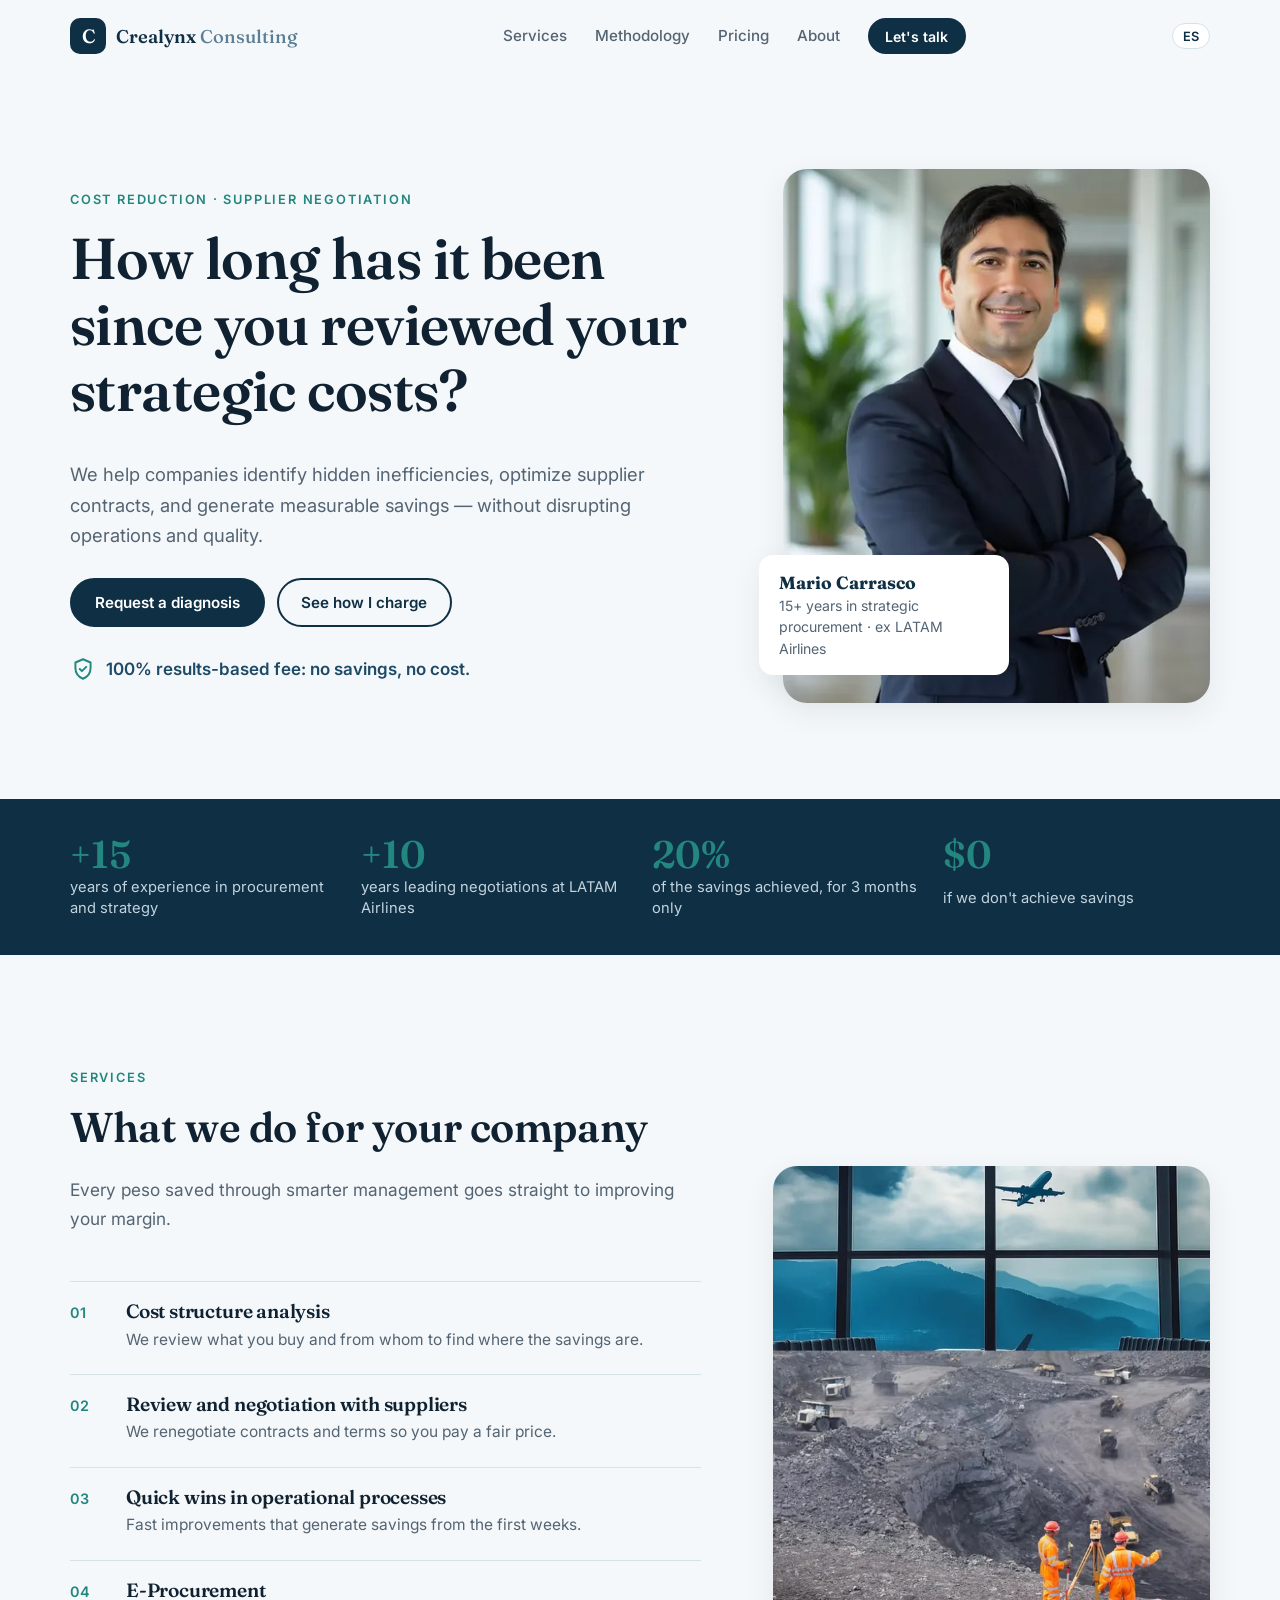
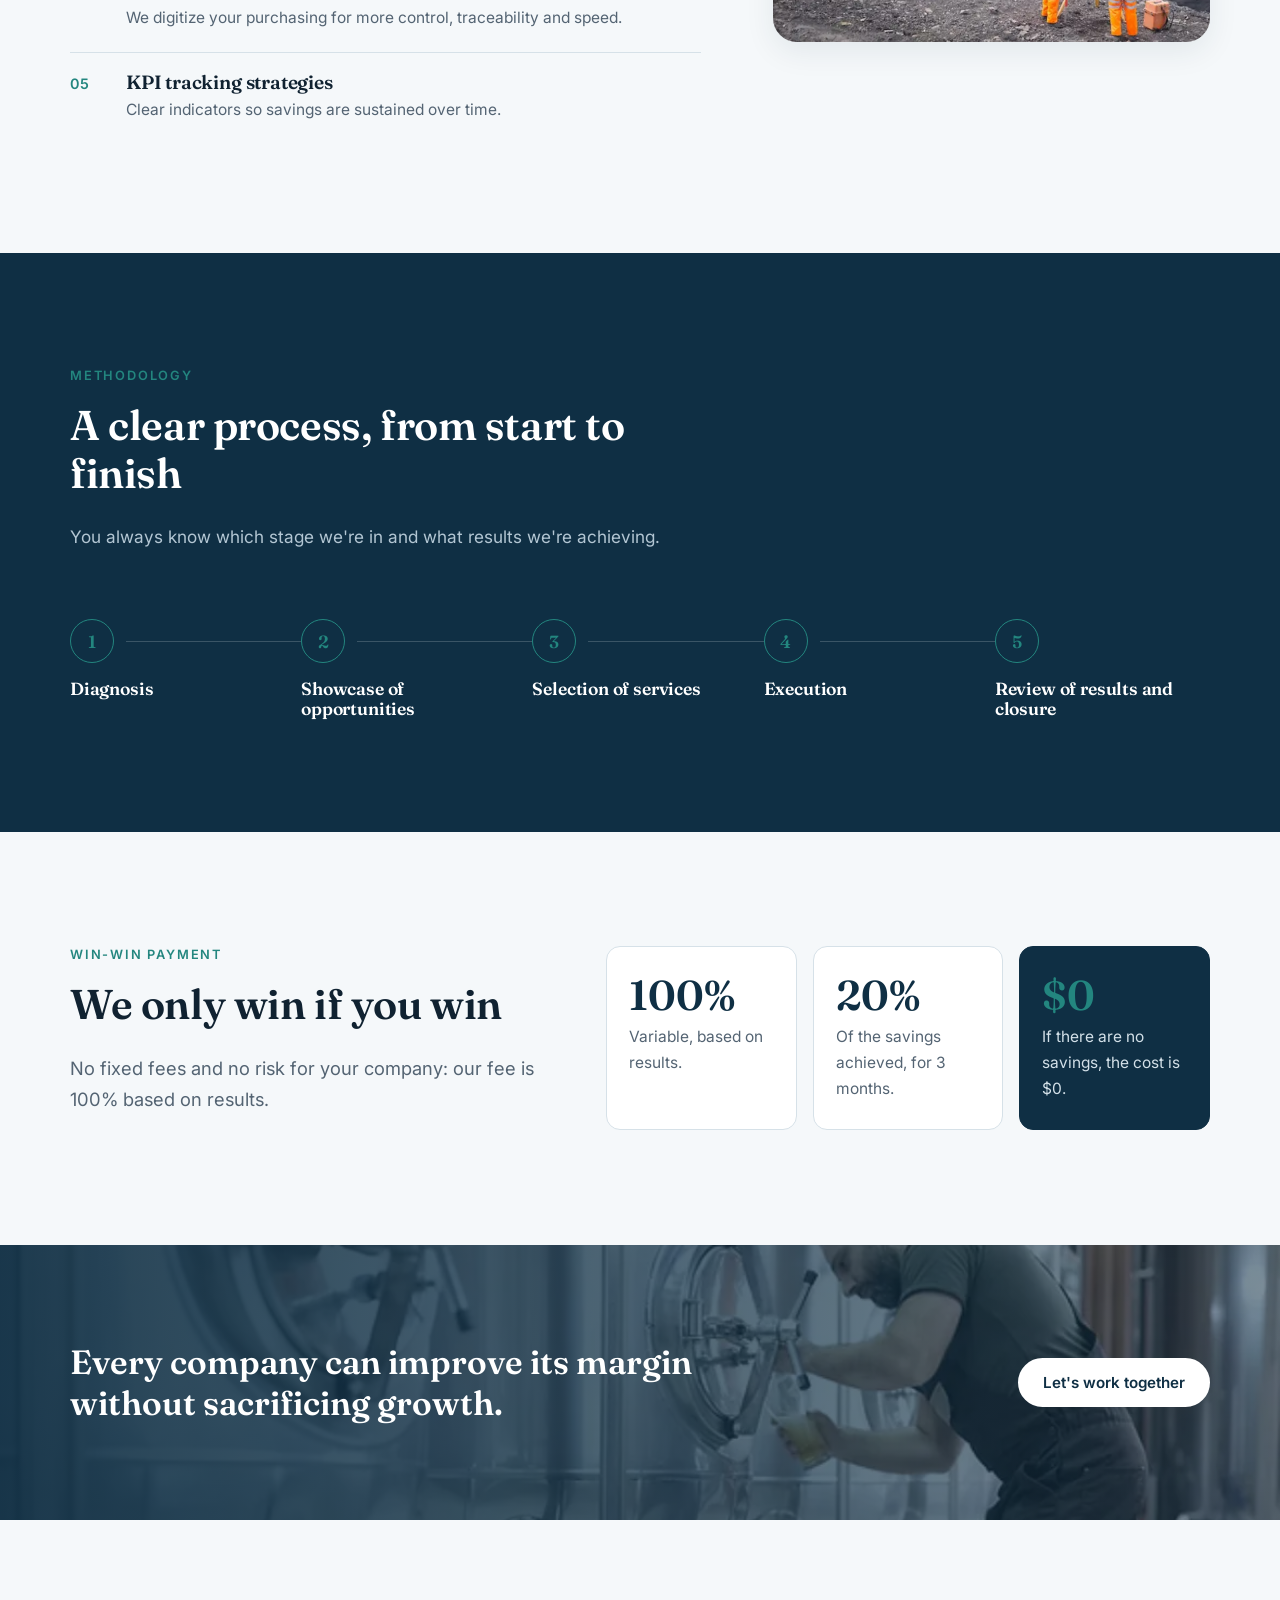
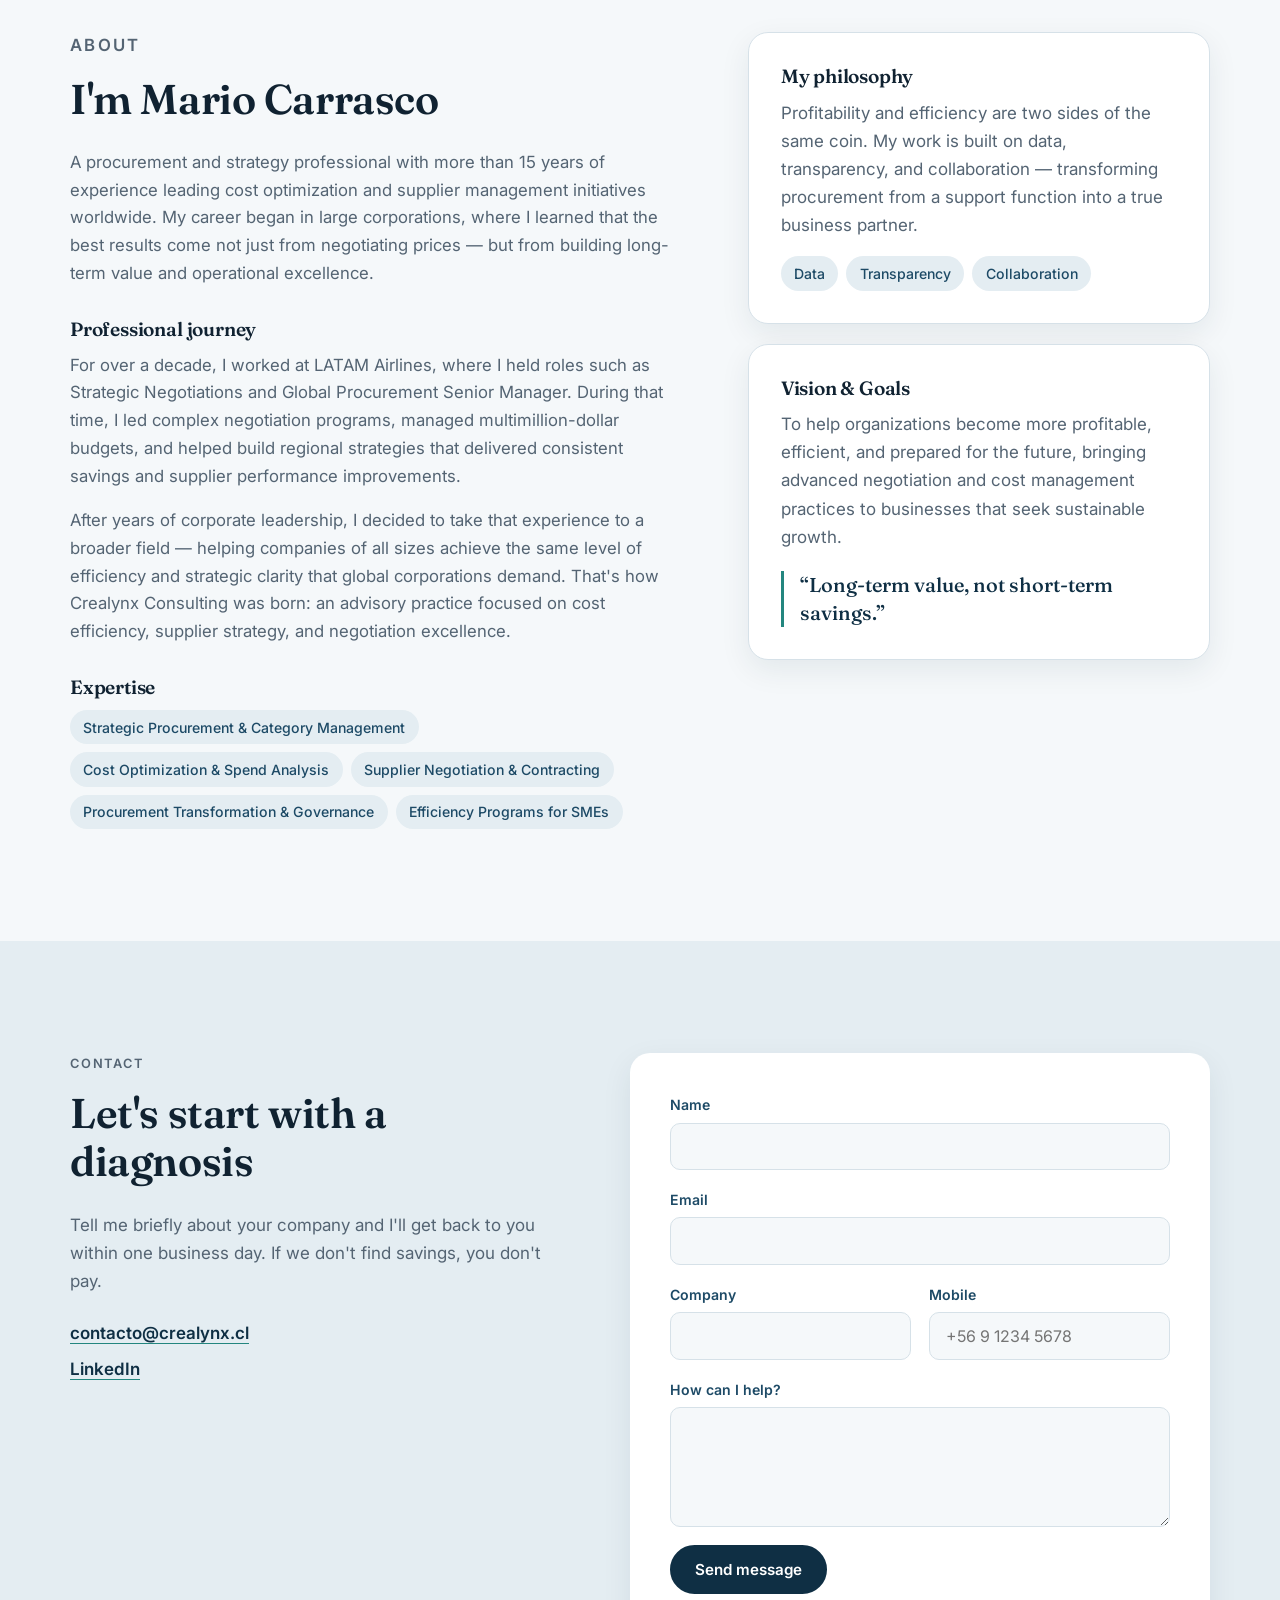
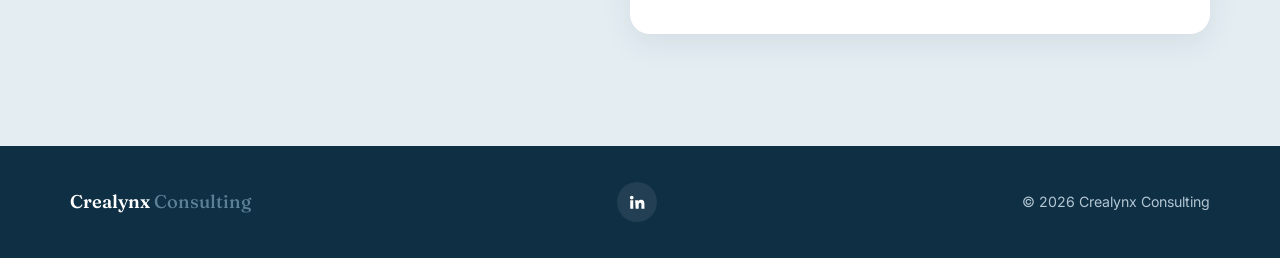
==== commit 9b39d30d: "Aplicar paleta azul petróleo Co-Authored-By: Claude Opus 5.5 <noreply@anthropic.com> Claude-Session:" ====
--- a/index.html
+++ b/index.html
@@ -7,7 +7,7 @@
   <meta name="description" content="Mario Carrasco, más de 15 años en compras estratégicas (ex LATAM Airlines). Reducimos tus costos y negociamos con proveedores. Pago 100% variable: si no hay ahorro, no pagas.">
   <link rel="canonical" href="https://www.crealynx.cl/">
   <link rel="icon" href="assets/favicon.svg" type="image/svg+xml">
-  <meta name="theme-color" content="#1f2335">
+  <meta name="theme-color" content="#0f2f44">
 
   <meta property="og:type" content="website">
   <meta property="og:site_name" content="Crealynx Consulting">
--- a/assets/css/styles.css
+++ b/assets/css/styles.css
@@ -1,15 +1,15 @@
 :root {
-  --navy: #1f2335;
-  --navy-2: #373a4e;
-  --sand: #86796a;
-  --sand-light: #efe9e1;
-  --cream: #faf8f5;
-  --ink: #1b1d26;
-  --muted: #5d5f6b;
-  --line: #e2ddd5;
-  --accent: #b08d57;
+  --navy: #0f2f44;
+  --navy-2: #1d4a66;
+  --sand: #5b7f95;
+  --sand-light: #e4edf2;
+  --cream: #f5f8fa;
+  --ink: #102231;
+  --muted: #546473;
+  --line: #d6e1e8;
+  --accent: #23867f;
   --radius: 14px;
-  --shadow: 0 10px 30px rgba(31, 35, 53, .08);
+  --shadow: 0 10px 30px rgba(15, 47, 68, .08);
   --serif: "Fraunces", Georgia, serif;
   --sans: "Inter", system-ui, -apple-system, "Segoe UI", sans-serif;
 }
@@ -63,7 +63,7 @@
 /* Header */
 .site-header {
   position: sticky; top: 0; z-index: 50;
-  background: rgba(250, 248, 245, .9); backdrop-filter: blur(10px);
+  background: rgba(245, 248, 250, .9); backdrop-filter: blur(10px);
   border-bottom: 1px solid transparent; transition: border-color .2s;
 }
 .site-header.scrolled { border-color: var(--line); }
@@ -113,7 +113,7 @@
 .stats-grid { display: grid; grid-template-columns: repeat(4, 1fr); gap: 24px; }
 .stats-grid div { display: grid; gap: 4px; }
 .stats-grid strong { font: 600 2.4rem/1 var(--serif); color: var(--accent); }
-.stats-grid span { color: #c9ccd8; font-size: .92rem; line-height: 1.4; }
+.stats-grid span { color: #c3d3de; font-size: .92rem; line-height: 1.4; }
 
 /* Services */
 .services { display: grid; grid-template-columns: 1.3fr .9fr; gap: clamp(32px, 6vw, 72px); align-items: center; }
@@ -141,12 +141,12 @@
 .pay-cards span { color: var(--muted); font-size: .97rem; }
 .pay-cards .pay-zero { background: var(--navy); border-color: var(--navy); }
 .pay-cards .pay-zero strong { color: var(--accent); }
-.pay-cards .pay-zero span { color: #d7d9e2; }
+.pay-cards .pay-zero span { color: #d3e0e8; }
 
 /* Band */
 .band { position: relative; overflow: hidden; color: #fff; }
 .band img { position: absolute; inset: 0; width: 100%; height: 100%; object-fit: cover; }
-.band::after { content: ""; position: absolute; inset: 0; background: linear-gradient(90deg, rgba(31, 35, 53, .92), rgba(31, 35, 53, .55)); }
+.band::after { content: ""; position: absolute; inset: 0; background: linear-gradient(90deg, rgba(15, 47, 68, .92), rgba(15, 47, 68, .55)); }
 .band-inner { position: relative; z-index: 1; padding: clamp(56px, 8vw, 96px) 0; display: flex; align-items: center; justify-content: space-between; gap: 24px; flex-wrap: wrap; }
 .band-inner p { margin: 0; max-width: 22em; font: 600 clamp(1.5rem, 3vw, 2.1rem)/1.25 var(--serif); }
 
@@ -154,9 +154,9 @@
 .section { padding: clamp(64px, 9vw, 112px) 0; }
 .section-head { max-width: 640px; margin-bottom: 48px; }
 .section-head p:last-child { color: var(--muted); font-size: 1.08rem; }
-.section-dark { background: var(--navy); color: #e8e9ef; }
+.section-dark { background: var(--navy); color: #e5eef3; }
 .section-dark h2, .section-dark h3 { color: #fff; }
-.section-dark .section-head p:last-child { color: #b9bccb; }
+.section-dark .section-head p:last-child { color: #b3c6d3; }
 .section-sand { background: var(--sand-light); }
 
 /* About */
@@ -193,7 +193,7 @@
 .form .btn { justify-self: start; }
 
 /* Footer */
-.site-footer { background: var(--navy); color: #b9bccb; padding: 36px 0; }
+.site-footer { background: var(--navy); color: #b3c6d3; padding: 36px 0; }
 .footer-inner { display: flex; align-items: center; justify-content: space-between; gap: 16px; flex-wrap: wrap; }
 .site-footer .brand-name { color: #fff; }
 .social { display: grid; place-items: center; width: 40px; height: 40px; border-radius: 50%; background: rgba(255, 255, 255, .08); transition: background .2s; }
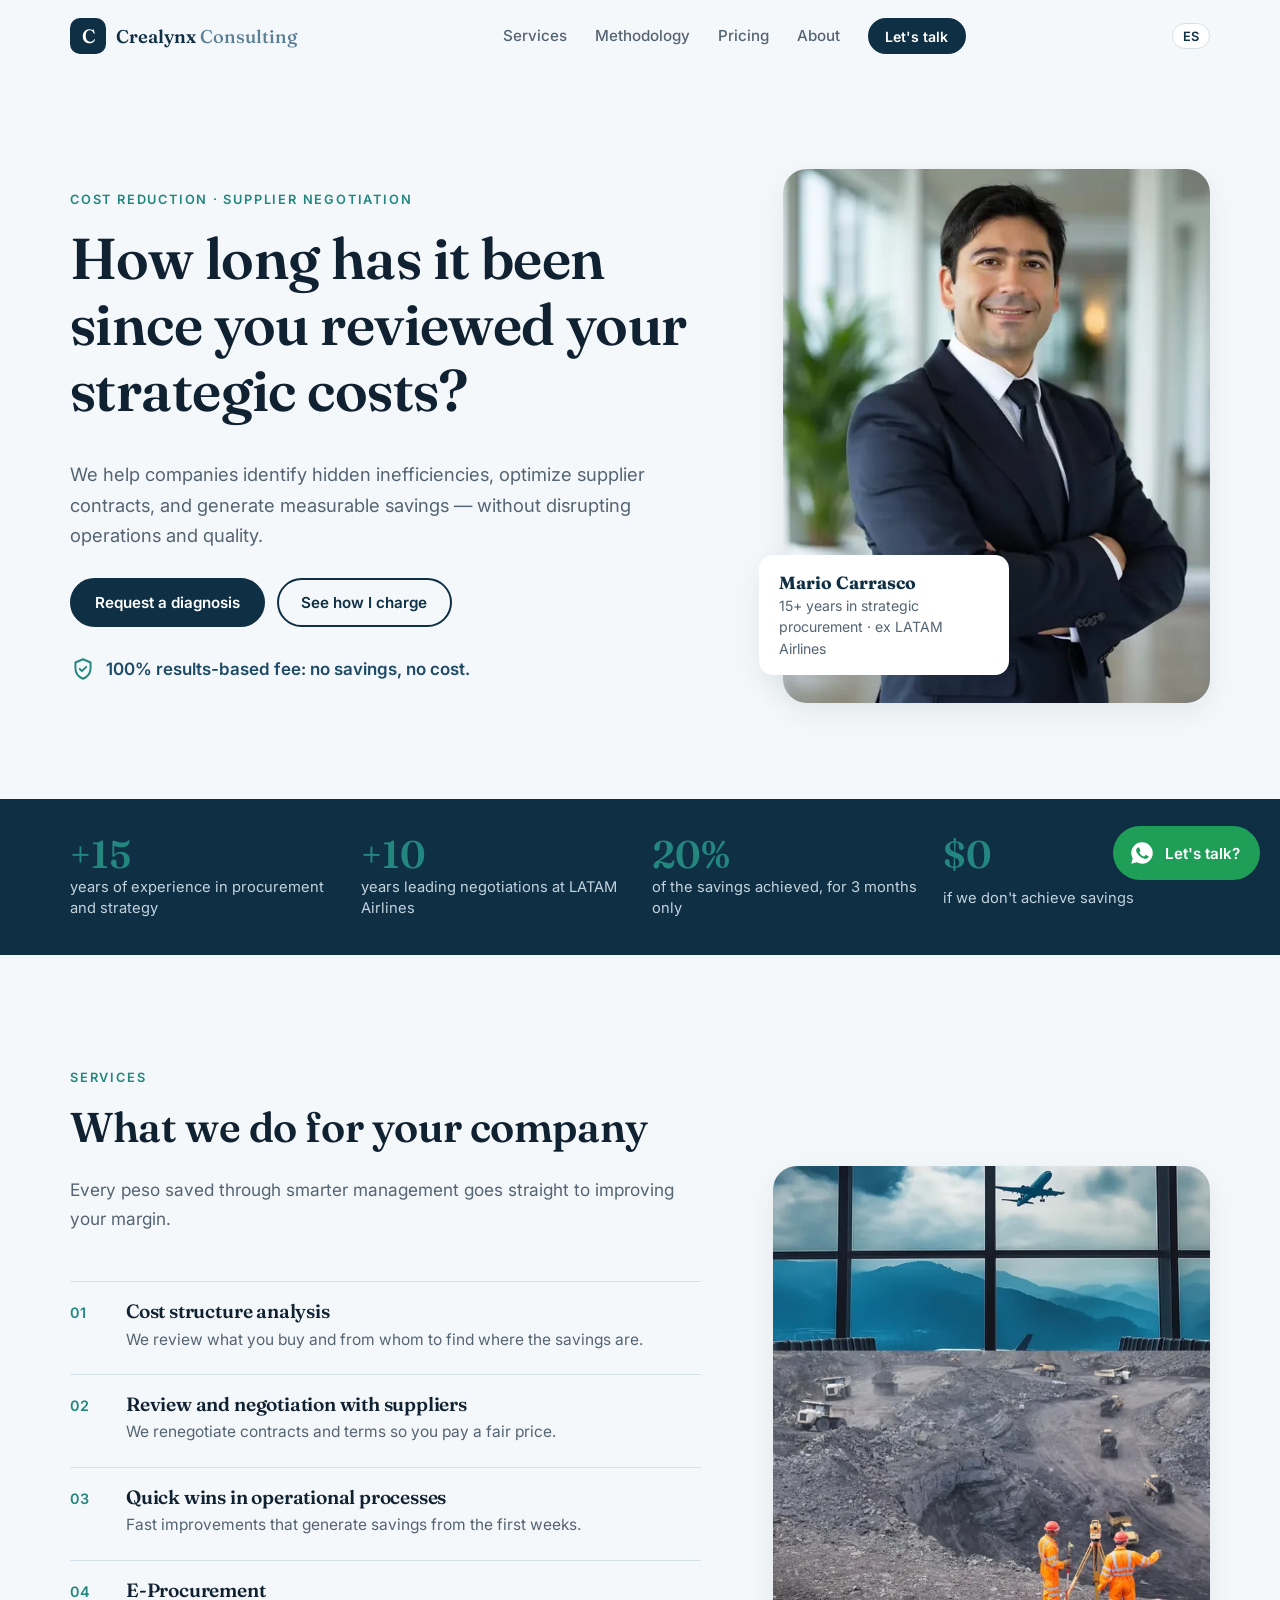
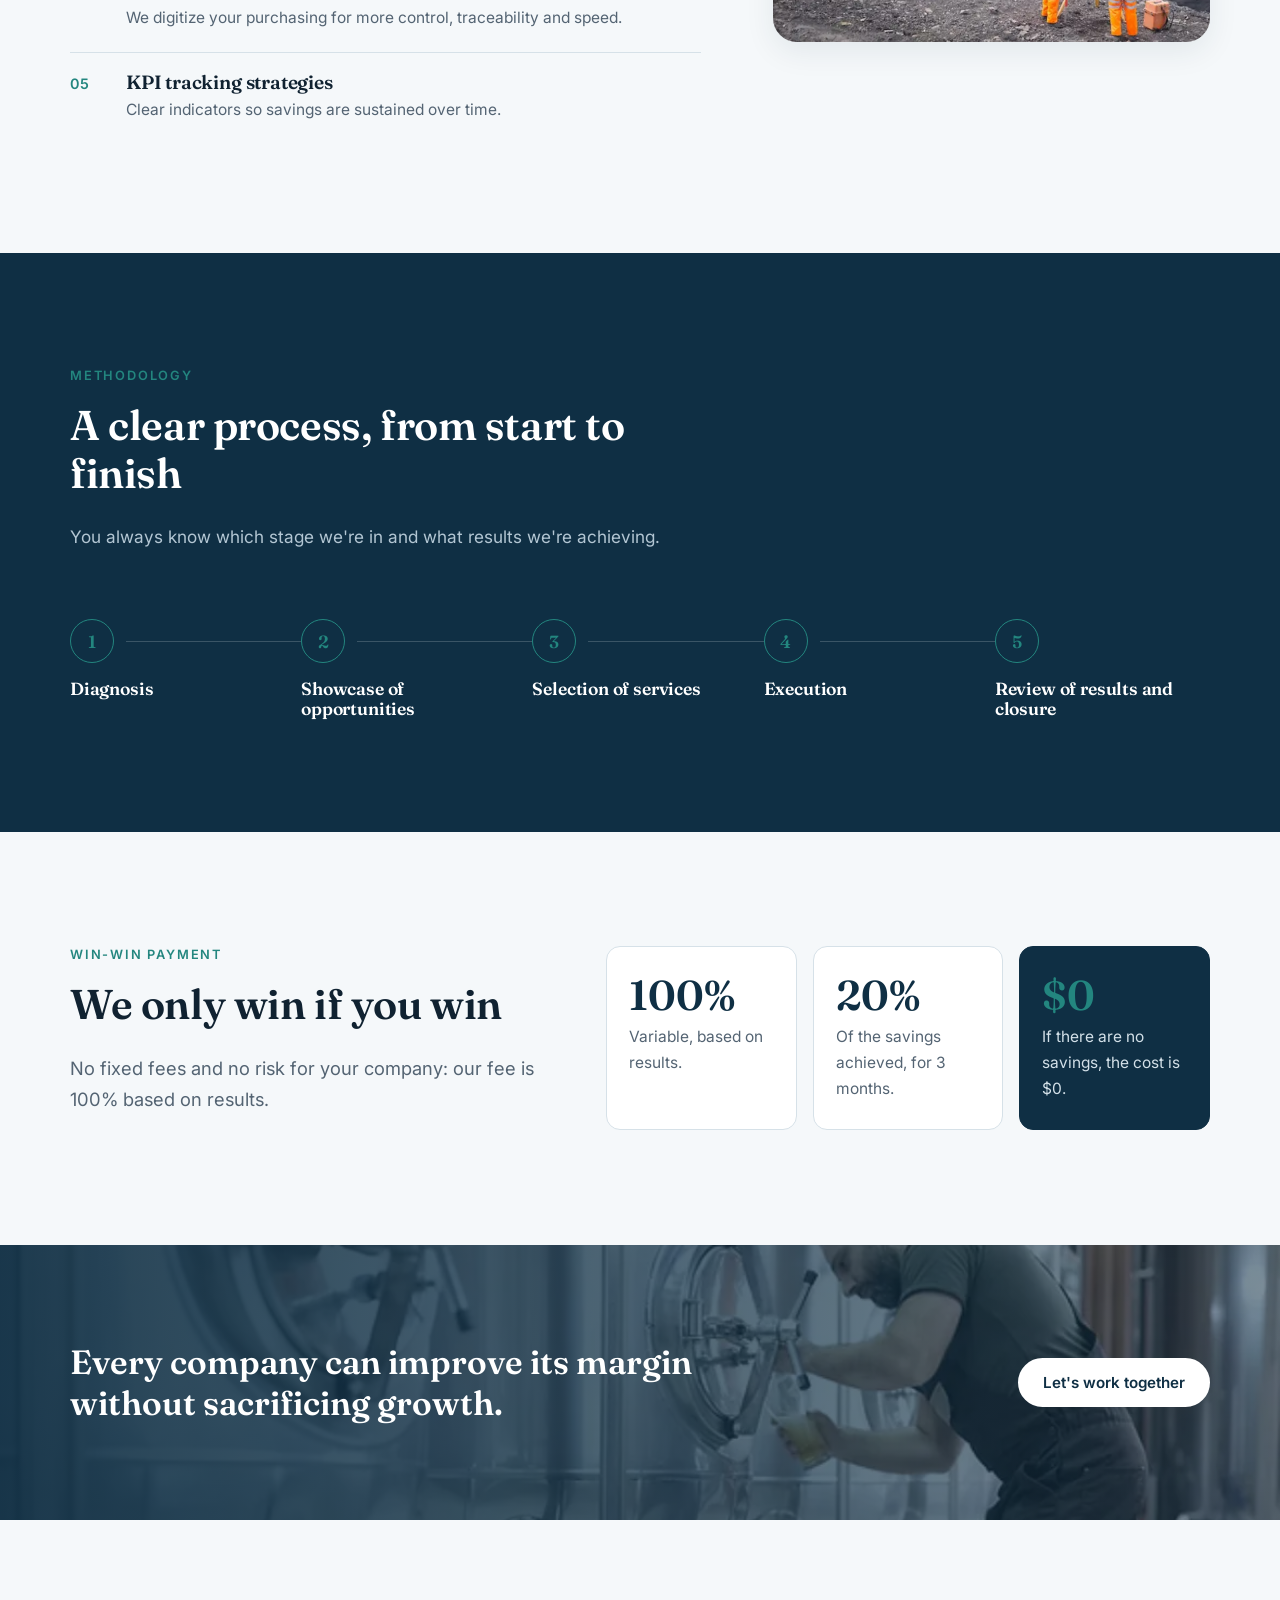
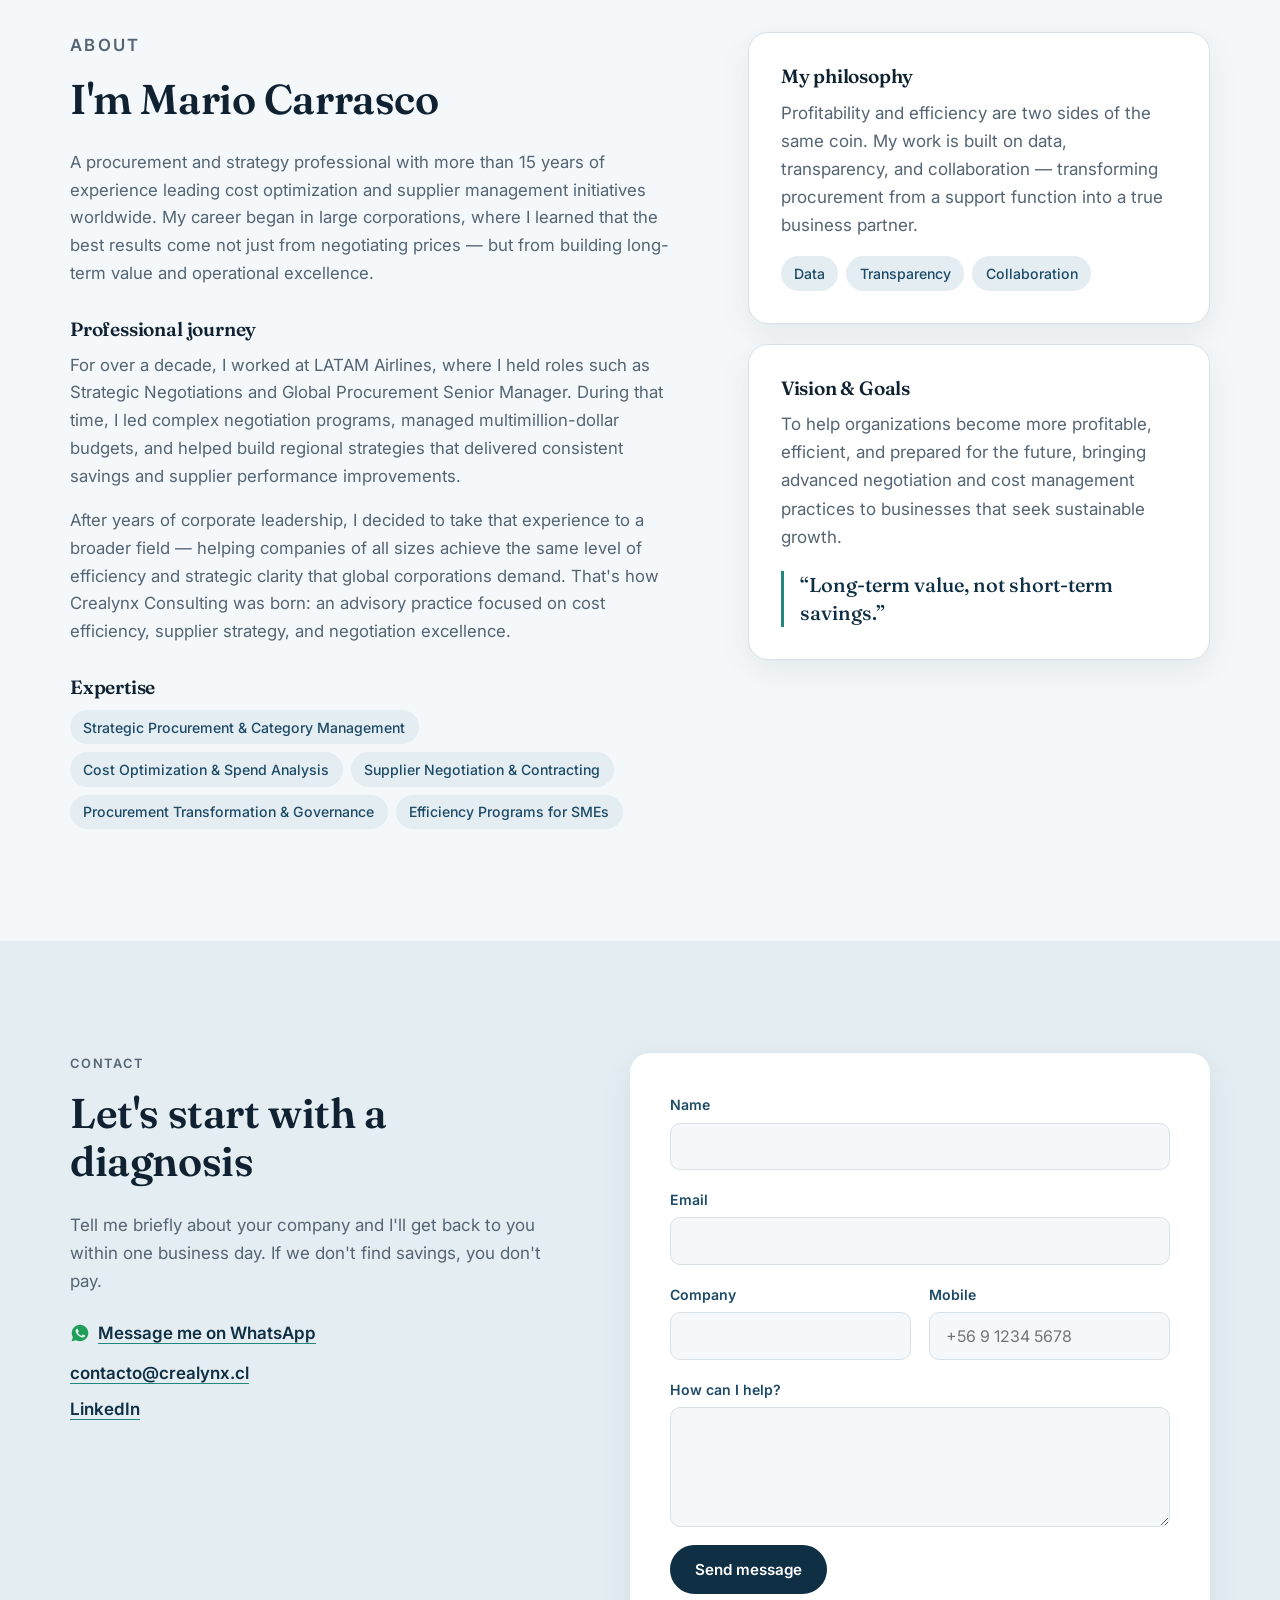
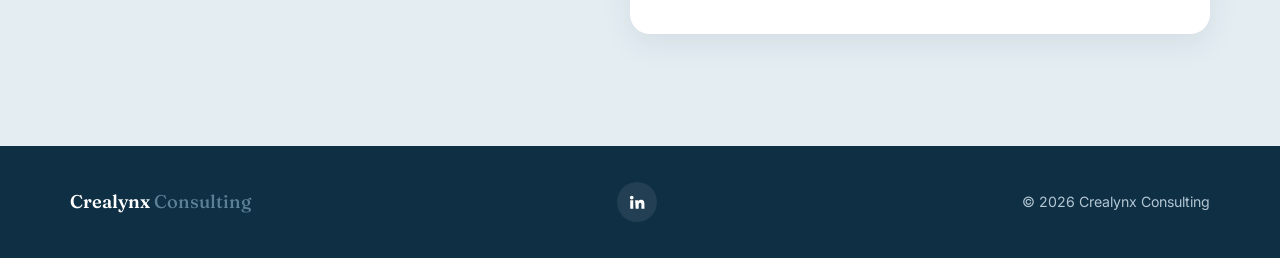
==== commit 5ec39c06: "Agregar botón de WhatsApp flotante y en contacto Mensaje prellenado en español o inglés según el idi" ====
--- a/index.html
+++ b/index.html
@@ -241,6 +241,7 @@
           <p data-i18n="contact.lead">Cuéntame brevemente sobre tu empresa y te responderé dentro de un día hábil. Si no encontramos ahorros, no pagas.</p>
           <ul class="contact-list">
             <!-- TODO: reemplazar por los datos reales -->
+            <li><a class="wa-link" href="https://wa.me/56900000000" target="_blank" rel="noopener"><svg viewBox="0 0 24 24" aria-hidden="true"><path d="M12.04 2C6.58 2 2.13 6.45 2.13 11.91c0 1.75.46 3.45 1.32 4.95L2.05 22l5.25-1.38a9.9 9.9 0 0 0 4.74 1.21c5.46 0 9.91-4.45 9.91-9.91C21.95 6.45 17.5 2 12.04 2zm5.8 14.03c-.25.69-1.44 1.32-1.99 1.37-.51.05-.99.24-3.33-.69-2.82-1.11-4.6-4-4.74-4.18-.14-.19-1.13-1.5-1.13-2.87 0-1.36.71-2.03.97-2.31.25-.28.55-.35.74-.35l.53.01c.17 0 .4-.06.62.48.25.6.83 2.06.9 2.21.07.15.12.32.02.51-.1.19-.15.31-.29.48-.14.17-.3.37-.43.5-.14.14-.29.3-.12.58.17.28.74 1.22 1.59 1.97 1.09.97 2.01 1.27 2.29 1.41.28.14.45.12.61-.07.17-.19.71-.83.9-1.11.19-.28.37-.23.63-.14.26.1 1.64.77 1.92.91.28.14.47.21.54.33.07.12.07.69-.18 1.37z"/></svg><span data-i18n="wa.label">Escríbeme por WhatsApp</span></a></li>
             <li><a href="mailto:contacto@crealynx.cl">contacto@crealynx.cl</a></li>
             <li><a href="https://www.linkedin.com/" target="_blank" rel="noopener">LinkedIn</a></li>
           </ul>
@@ -286,6 +287,11 @@
     </div>
   </footer>
 
+  <!-- TODO: reemplazar 56900000000 por el número real (código país + número, sin + ni espacios) -->
+  <a class="wa-float wa-link" href="https://wa.me/56900000000" target="_blank" rel="noopener" aria-label="WhatsApp">
+    <svg viewBox="0 0 24 24" aria-hidden="true"><path d="M12.04 2C6.58 2 2.13 6.45 2.13 11.91c0 1.75.46 3.45 1.32 4.95L2.05 22l5.25-1.38a9.9 9.9 0 0 0 4.74 1.21c5.46 0 9.91-4.45 9.91-9.91C21.95 6.45 17.5 2 12.04 2zm5.8 14.03c-.25.69-1.44 1.32-1.99 1.37-.51.05-.99.24-3.33-.69-2.82-1.11-4.6-4-4.74-4.18-.14-.19-1.13-1.5-1.13-2.87 0-1.36.71-2.03.97-2.31.25-.28.55-.35.74-.35l.53.01c.17 0 .4-.06.62.48.25.6.83 2.06.9 2.21.07.15.12.32.02.51-.1.19-.15.31-.29.48-.14.17-.3.37-.43.5-.14.14-.29.3-.12.58.17.28.74 1.22 1.59 1.97 1.09.97 2.01 1.27 2.29 1.41.28.14.45.12.61-.07.17-.19.71-.83.9-1.11.19-.28.37-.23.63-.14.26.1 1.64.77 1.92.91.28.14.47.21.54.33.07.12.07.69-.18 1.37z"/></svg><span class="wa-float-text" data-i18n="wa.short">¿Conversamos?</span>
+  </a>
+
   <script src="assets/js/main.js" defer></script>
 </body>
 </html>
--- a/assets/css/styles.css
+++ b/assets/css/styles.css
@@ -199,6 +199,24 @@
 .social { display: grid; place-items: center; width: 40px; height: 40px; border-radius: 50%; background: rgba(255, 255, 255, .08); transition: background .2s; }
 .social:hover { background: var(--accent); }
 .social svg { width: 18px; height: 18px; fill: #fff; }
+
+/* WhatsApp */
+.wa-link svg { width: 20px; height: 20px; fill: currentColor; flex: none; }
+.contact-list .wa-link { display: inline-flex; align-items: center; gap: 8px; }
+.contact-list .wa-link svg { fill: #1f9e57; }
+.wa-float {
+  position: fixed; right: 20px; bottom: 20px; z-index: 60;
+  display: inline-flex; align-items: center; gap: 10px;
+  padding: 14px 20px 14px 16px; border-radius: 999px;
+  background: #1f9e57; color: #fff; text-decoration: none; font: 600 .95rem var(--sans);
+  box-shadow: 0 10px 25px rgba(15, 47, 68, .25); transition: transform .15s, background .2s;
+}
+.wa-float:hover { transform: translateY(-2px); background: #188a4b; }
+.wa-float svg { width: 26px; height: 26px; }
+@media (max-width: 760px) {
+  .wa-float { right: 16px; bottom: 16px; padding: 14px; }
+  .wa-float-text { position: absolute; width: 1px; height: 1px; overflow: hidden; clip: rect(0 0 0 0); }
+}
 
 /* Reveal on scroll */
 .reveal { opacity: 0; transform: translateY(16px); transition: opacity .6s ease, transform .6s ease; }
